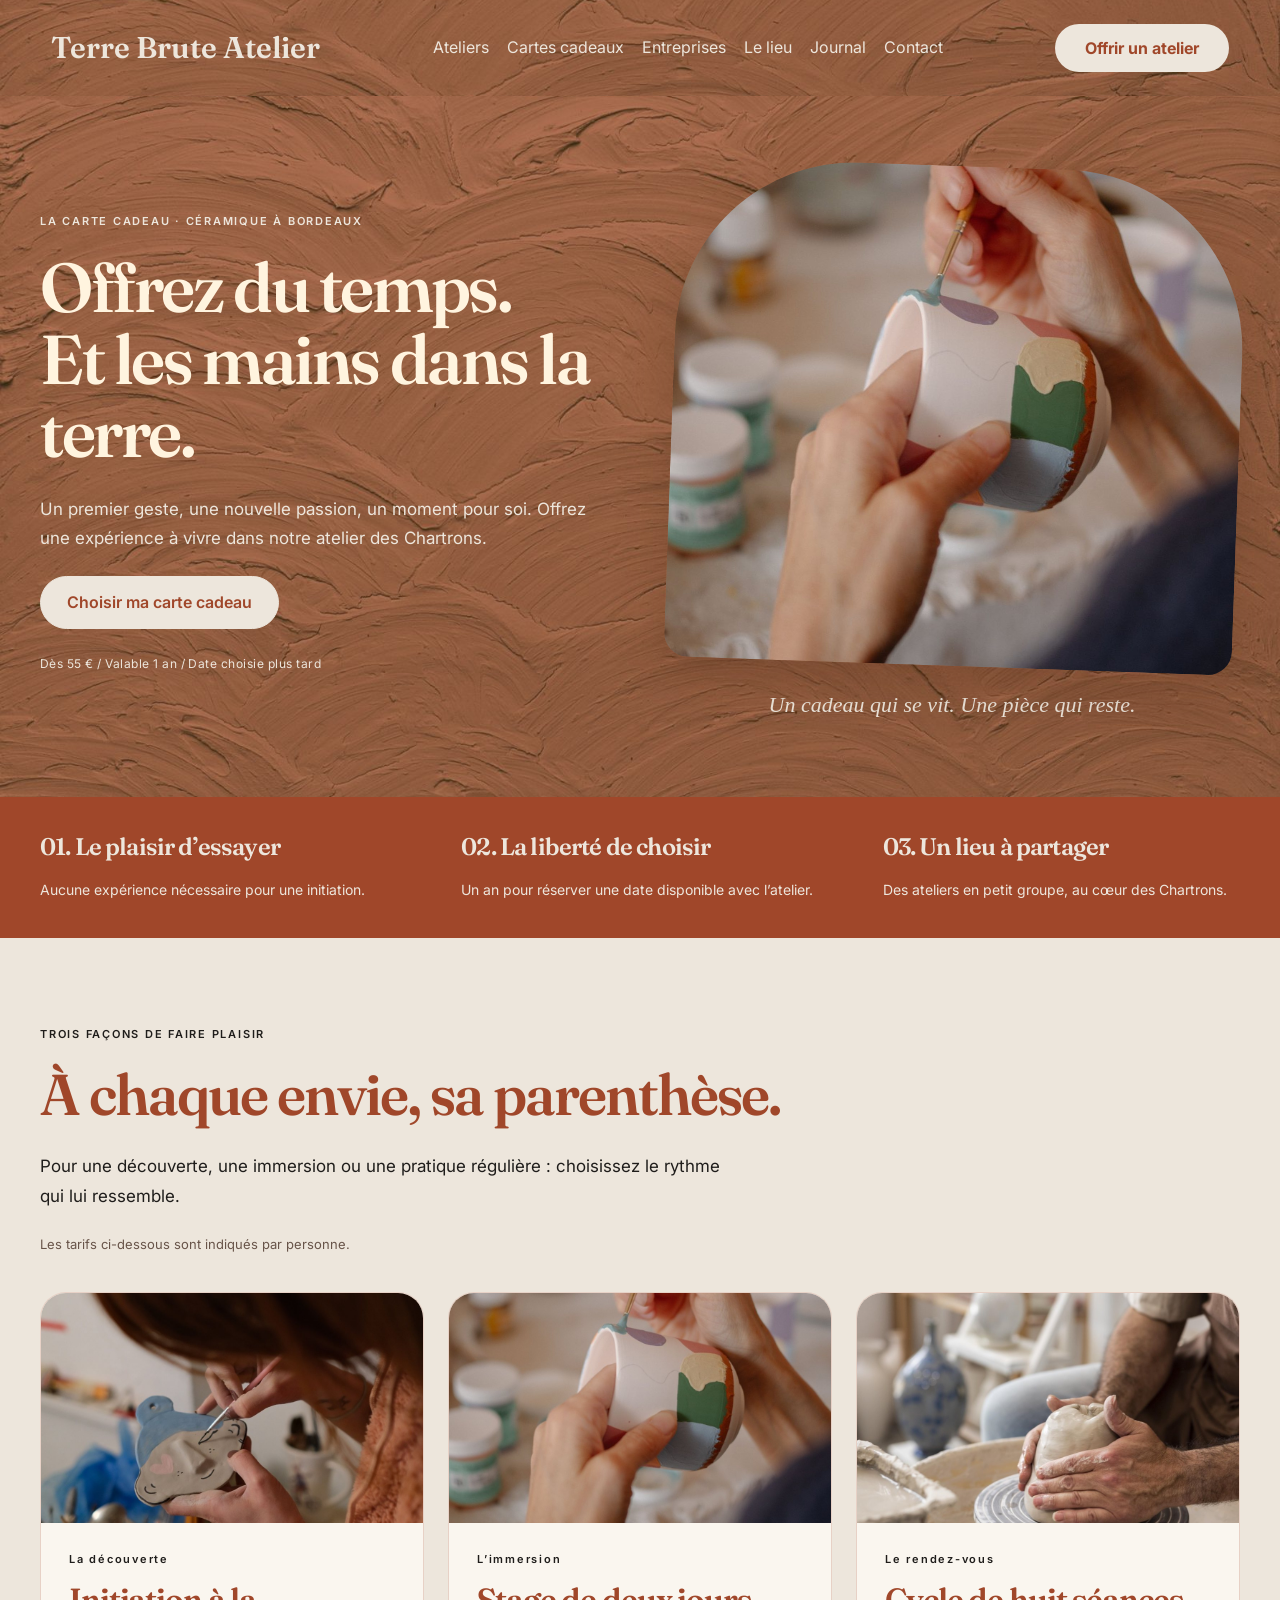
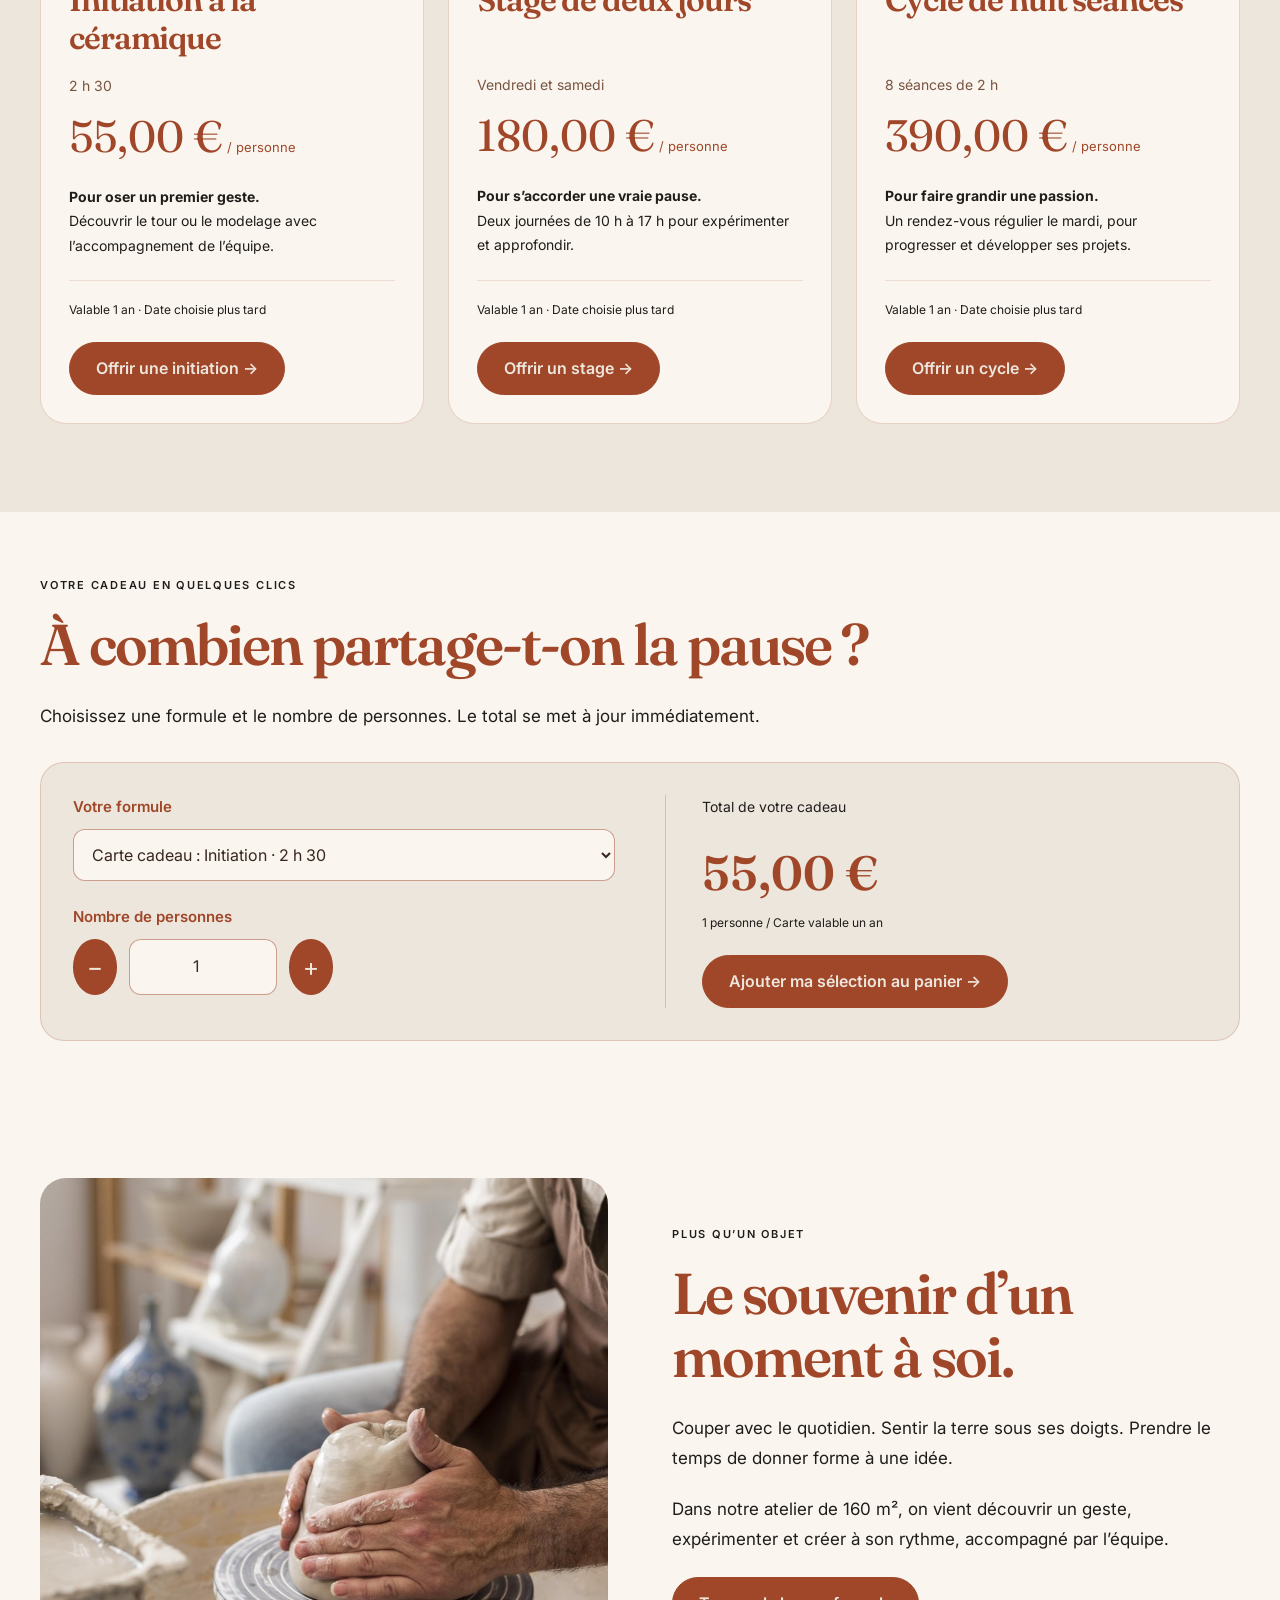
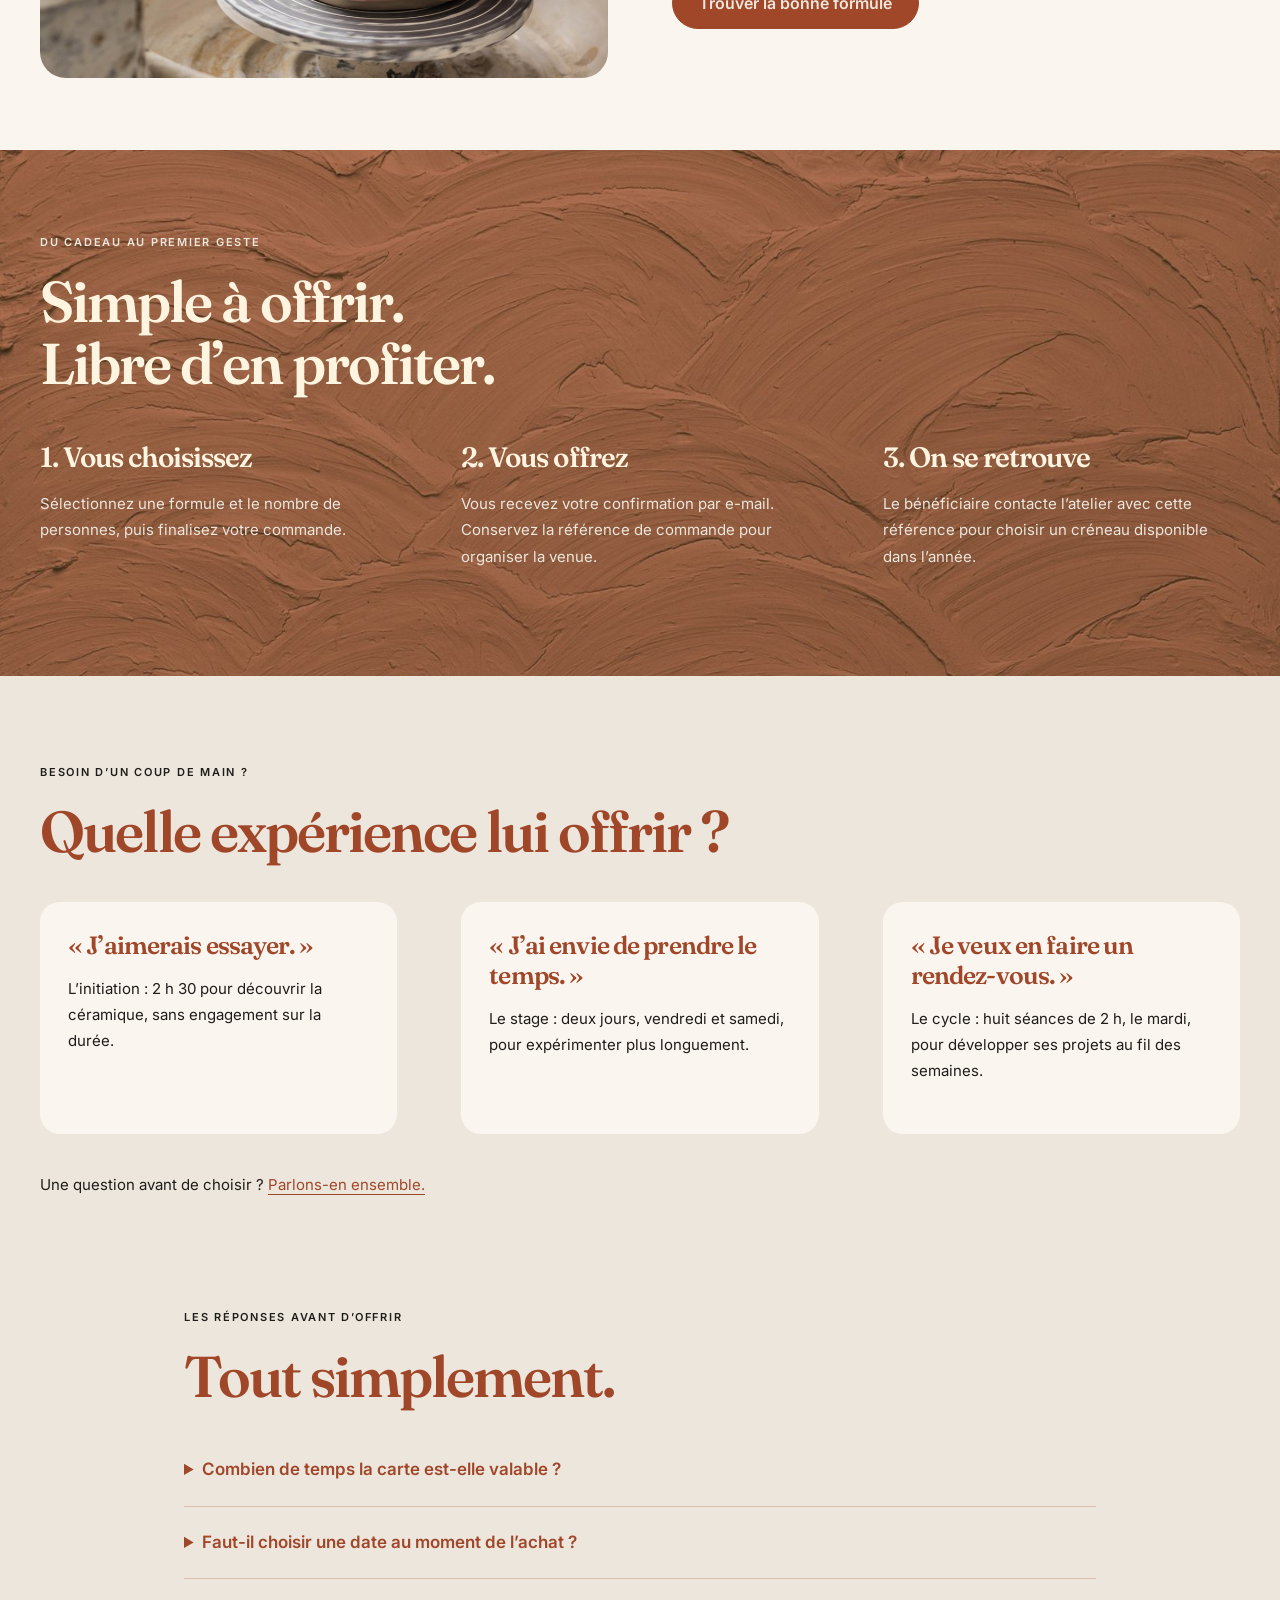
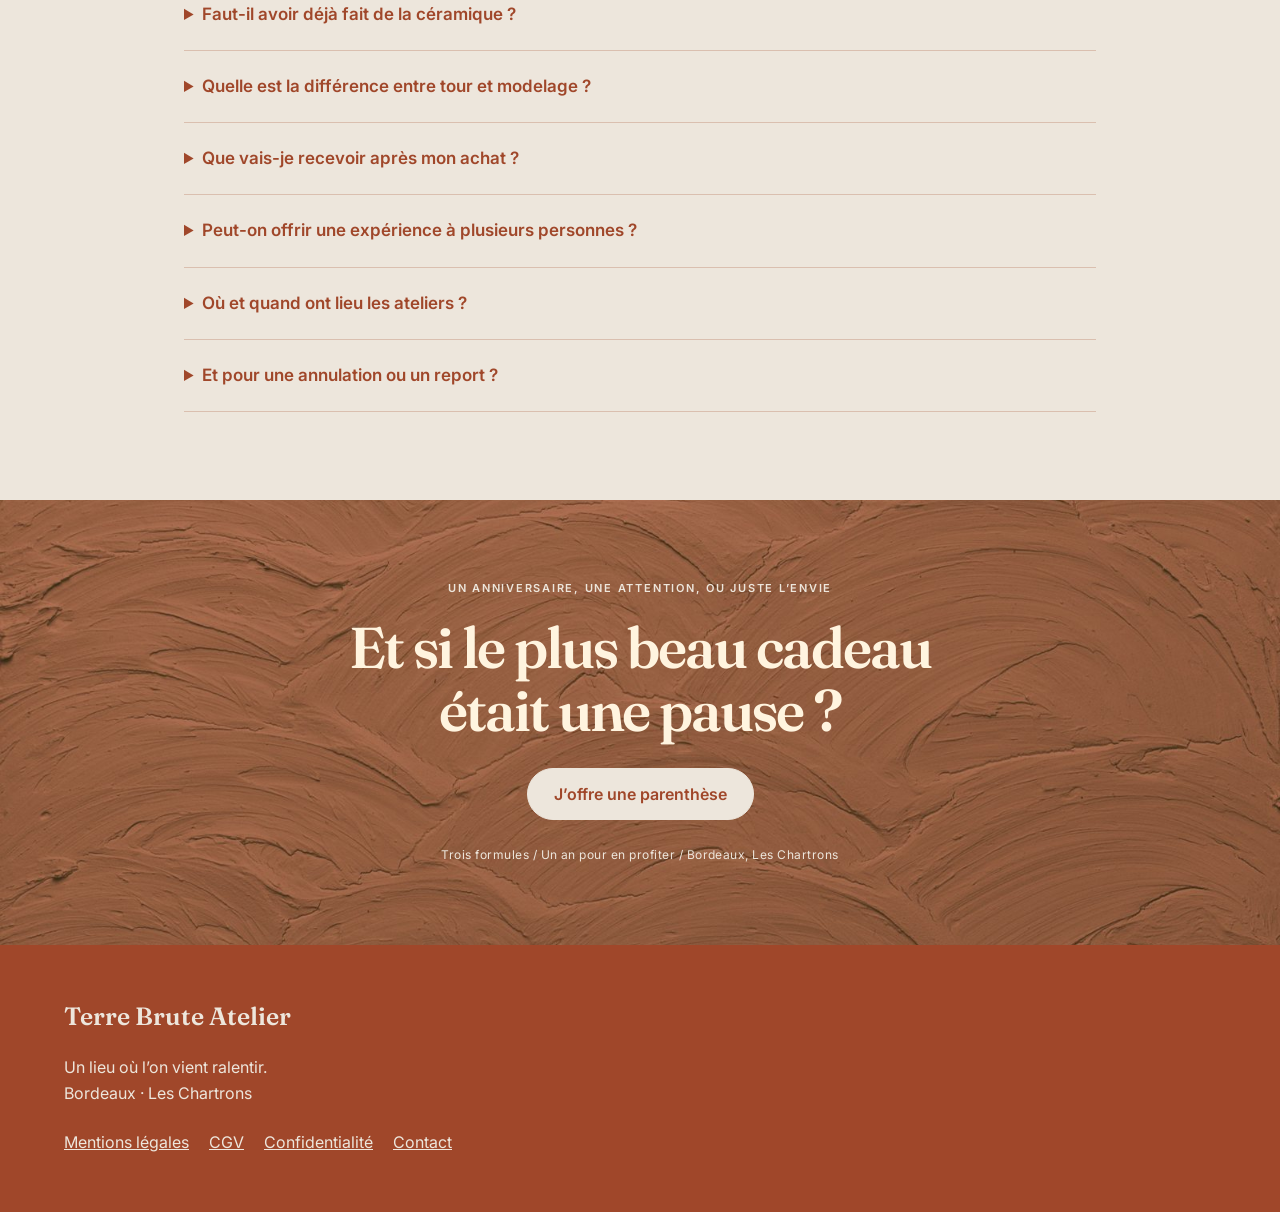
==== cartes-cadeaux.html @ ea163347 "Finaliser la landing cadeaux et regrouper les livrables Ajouter la landing dédiée sans remplacer l’a" ====
<!doctype html><html lang="fr"><head><meta charset="utf-8"><meta name="viewport" content="width=device-width,initial-scale=1"><title>Carte cadeau céramique à Bordeaux | Terre Brute Atelier</title><meta name="description" content="Offrez une pause créative à Bordeaux : initiation, stage ou cycle de céramique. Dès 55 €. Cartes cadeaux valables un an."><link rel="stylesheet" href="cadeaux.css"><script src="cadeaux.js" defer></script></head><body class="tbs-body"><div class="tb tbs-site"><a class="tb-skip" href="#contenu">Aller au contenu</a><header class="tbs-header tb-texture"><a class="tb-brand" href="https://terre-brute-atelier.rf.gd/">Terre Brute Atelier</a><nav aria-label="Navigation principale"><a href="https://terre-brute-atelier.rf.gd/ateliers/">Ateliers</a><a href="https://terre-brute-atelier.rf.gd/cartes-cadeaux/">Cartes cadeaux</a><a href="https://terre-brute-atelier.rf.gd/entreprises-groupes/">Entreprises</a><a href="https://terre-brute-atelier.rf.gd/le-lieu/">Le lieu</a><a href="https://terre-brute-atelier.rf.gd/journal/">Journal</a><a href="https://terre-brute-atelier.rf.gd/contact/">Contact</a></nav><a class="tb-button" href="https://terre-brute-atelier.rf.gd/cartes-cadeaux/">Offrir un atelier</a></header><main id="contenu"><div class="wp-block-group gift-landing is-layout-flow wp-block-group-is-layout-flow"><div class="wp-block-group gift-hero tb-texture is-layout-flow wp-block-group-is-layout-flow"><div class="wp-block-columns is-layout-flex wp-container-core-columns-is-layout-794e3cfa wp-block-columns-is-layout-flex"><div class="wp-block-column is-layout-flow wp-block-column-is-layout-flow"><p class="tbs-eyebrow wp-block-paragraph">LA CARTE CADEAU · CÉRAMIQUE À BORDEAUX</p><h1 class="wp-block-heading">Offrez du temps.<br>Et les mains dans la terre.</h1><p class="wp-block-paragraph">Un premier geste, une nouvelle passion, un moment pour soi. Offrez une expérience à vivre dans notre atelier des Chartrons.</p><div class="wp-block-buttons is-layout-flex wp-block-buttons-is-layout-flex"><div class="wp-block-button"><a class="wp-block-button__link wp-element-button" href="#choisir-cadeau">Choisir ma carte cadeau</a></div></div><p class="gift-micro wp-block-paragraph">Dès 55 € / Valable 1 an / Date choisie plus tard</p></div><div class="wp-block-column is-layout-flow wp-block-column-is-layout-flow"><figure class="wp-block-image size-large"><img width="683" height="1024" src="cadeaux-stage.jpg" class="attachment-large size-large" alt="Une personne décore une tasse en céramique au pinceau" loading="eager"></figure><p class="gift-photo-caption wp-block-paragraph">Un cadeau qui se vit. Une pièce qui reste.</p></div></div></div><div class="wp-block-group gift-benefits is-layout-flow wp-block-group-is-layout-flow"><div class="wp-block-columns is-layout-flex wp-container-core-columns-is-layout-794e3cfa wp-block-columns-is-layout-flex"><div class="wp-block-column is-layout-flow wp-block-column-is-layout-flow"><h3 class="wp-block-heading">01. Le plaisir d’essayer</h3><p class="wp-block-paragraph">Aucune expérience nécessaire pour une initiation.</p></div><div class="wp-block-column is-layout-flow wp-block-column-is-layout-flow"><h3 class="wp-block-heading">02. La liberté de choisir</h3><p class="wp-block-paragraph">Un an pour réserver une date disponible avec l’atelier.</p></div><div class="wp-block-column is-layout-flow wp-block-column-is-layout-flow"><h3 class="wp-block-heading">03. Un lieu à partager</h3><p class="wp-block-paragraph">Des ateliers en petit groupe, au cœur des Chartrons.</p></div></div></div><div id="choisir-cadeau" class="wp-block-group gift-choice is-layout-flow wp-block-group-is-layout-flow"><p class="tbs-eyebrow wp-block-paragraph">TROIS FAÇONS DE FAIRE PLAISIR</p><h2 class="wp-block-heading">À chaque envie, sa parenthèse.</h2><p class="wp-block-paragraph">Pour une découverte, une immersion ou une pratique régulière : choisissez le rythme qui lui ressemble.</p><div class="gift-live-notices"><p class="wp-block-paragraph">Les tarifs ci-dessous sont indiqués par personne.</p></div><div class="gift-offers"><article class="gift-offer gift-offer-1"><a class="gift-offer-photo" href="https://terre-brute-atelier.rf.gd/produit/carte-cadeau-initiation/" tabindex="-1" aria-hidden="true"><img width="683" height="1024" src="cadeaux-initiation.jpg" class="attachment-large size-large" alt="Carte cadeau : Initiation · 2 h 30" loading="lazy"></a><div class="gift-offer-copy"><p class="tbs-eyebrow">La découverte</p><h3>Initiation à la céramique</h3><p class="gift-offer-duration">2 h 30</p><p class="gift-offer-price"><span class="woocommerce-Price-amount amount">55,00&nbsp;<span class="woocommerce-Price-currencySymbol" dir="auto">€</span></span><span> / personne</span></p><p><strong>Pour oser un premier geste.</strong><br>Découvrir le tour ou le modelage avec l’accompagnement de l’équipe.</p><p class="gift-validity">Valable 1 an · Date choisie plus tard</p><a class="button" href="https://terre-brute-atelier.rf.gd/produit/carte-cadeau-initiation/">Offrir une initiation →</a></div></article><article class="gift-offer gift-offer-2"><a class="gift-offer-photo" href="https://terre-brute-atelier.rf.gd/produit/carte-cadeau-stage/" tabindex="-1" aria-hidden="true"><img width="683" height="1024" src="cadeaux-stage.jpg" class="attachment-large size-large" alt="Une personne décore une tasse en céramique au pinceau" loading="lazy"></a><div class="gift-offer-copy"><p class="tbs-eyebrow">L’immersion</p><h3>Stage de deux jours</h3><p class="gift-offer-duration">Vendredi et samedi</p><p class="gift-offer-price"><span class="woocommerce-Price-amount amount">180,00&nbsp;<span class="woocommerce-Price-currencySymbol" dir="auto">€</span></span><span> / personne</span></p><p><strong>Pour s’accorder une vraie pause.</strong><br>Deux journées de 10 h à 17 h pour expérimenter et approfondir.</p><p class="gift-validity">Valable 1 an · Date choisie plus tard</p><a class="button" href="https://terre-brute-atelier.rf.gd/produit/carte-cadeau-stage/">Offrir un stage →</a></div></article><article class="gift-offer gift-offer-3"><a class="gift-offer-photo" href="https://terre-brute-atelier.rf.gd/produit/carte-cadeau-cycle/" tabindex="-1" aria-hidden="true"><img width="683" height="1024" src="cadeaux-cycle.jpg" class="attachment-large size-large" alt="Carte cadeau : Cycle trimestriel · 8 séances" loading="lazy"></a><div class="gift-offer-copy"><p class="tbs-eyebrow">Le rendez-vous</p><h3>Cycle de huit séances</h3><p class="gift-offer-duration">8 séances de 2 h</p><p class="gift-offer-price"><span class="woocommerce-Price-amount amount">390,00&nbsp;<span class="woocommerce-Price-currencySymbol" dir="auto">€</span></span><span> / personne</span></p><p><strong>Pour faire grandir une passion.</strong><br>Un rendez-vous régulier le mardi, pour progresser et développer ses projets.</p><p class="gift-validity">Valable 1 an · Date choisie plus tard</p><a class="button" href="https://terre-brute-atelier.rf.gd/produit/carte-cadeau-cycle/">Offrir un cycle →</a></div></article></div>
</div><div id="simulateur-cadeau" class="wp-block-group gift-simulator is-layout-flow wp-block-group-is-layout-flow"><p class="tbs-eyebrow wp-block-paragraph">VOTRE CADEAU EN QUELQUES CLICS</p><h2 class="wp-block-heading">À combien partage-t-on la pause ?</h2><p class="wp-block-paragraph">Choisissez une formule et le nombre de personnes. Le total se met à jour immédiatement.</p><form class="gift-calculator" data-gift-calculator="" data-cart-url="https://terre-brute-atelier.rf.gd/panier/"><div><label for="gift-product">Votre formule</label><select id="gift-product" name="gift_product" required=""><option value="50" data-price="55">Carte cadeau : Initiation · 2 h 30</option><option value="51" data-price="180">Carte cadeau : Stage week-end</option><option value="52" data-price="390">Carte cadeau : Cycle trimestriel · 8 séances</option></select><label for="gift-quantity">Nombre de personnes</label><div class="gift-quantity"><button type="button" data-gift-step="-1" aria-label="Une personne de moins">−</button><input id="gift-quantity" name="gift_quantity" type="number" min="1" max="8" step="1" value="1" required="" inputmode="numeric"><button type="button" data-gift-step="1" aria-label="Une personne de plus">+</button></div></div><div class="gift-calculator-result"><p>Total de votre cadeau</p><output data-gift-total="" aria-live="polite" aria-atomic="true">55,00&nbsp;€</output><p data-gift-feedback="">1 personne / Carte valable un an</p><button class="button" type="submit">Ajouter ma sélection au panier →</button><noscript><p>Le calculateur nécessite JavaScript. Choisissez directement une des trois cartes cadeaux ci-dessus pour poursuivre.</p></noscript></div></form>
</div><div class="wp-block-group gift-story is-layout-flow wp-block-group-is-layout-flow"><div class="wp-block-columns is-layout-flex wp-container-core-columns-is-layout-794e3cfa wp-block-columns-is-layout-flex"><div class="wp-block-column is-layout-flow wp-block-column-is-layout-flow"><figure class="wp-block-image size-large"><img width="683" height="1024" src="cadeaux-cycle.jpg" class="attachment-large size-large" alt="" loading="lazy"></figure></div><div class="wp-block-column is-layout-flow wp-block-column-is-layout-flow"><p class="tbs-eyebrow wp-block-paragraph">PLUS QU’UN OBJET</p><h2 class="wp-block-heading">Le souvenir d’un moment à soi.</h2><p class="wp-block-paragraph">Couper avec le quotidien. Sentir la terre sous ses doigts. Prendre le temps de donner forme à une idée.</p><p class="wp-block-paragraph">Dans notre atelier de 160 m², on vient découvrir un geste, expérimenter et créer à son rythme, accompagné par l’équipe.</p><div class="wp-block-buttons is-layout-flex wp-block-buttons-is-layout-flex"><div class="wp-block-button"><a class="wp-block-button__link wp-element-button" href="#choisir-cadeau">Trouver la bonne formule</a></div></div></div></div></div><div class="wp-block-group gift-how tb-texture is-layout-flow wp-block-group-is-layout-flow"><p class="tbs-eyebrow wp-block-paragraph">DU CADEAU AU PREMIER GESTE</p><h2 class="wp-block-heading">Simple à offrir.<br>Libre d’en profiter.</h2><div class="wp-block-columns is-layout-flex wp-container-core-columns-is-layout-794e3cfa wp-block-columns-is-layout-flex"><div class="wp-block-column is-layout-flow wp-block-column-is-layout-flow"><h3 class="wp-block-heading">1. Vous choisissez</h3><p class="wp-block-paragraph">Sélectionnez une formule et le nombre de personnes, puis finalisez votre commande.</p></div><div class="wp-block-column is-layout-flow wp-block-column-is-layout-flow"><h3 class="wp-block-heading">2. Vous offrez</h3><p class="wp-block-paragraph">Vous recevez votre confirmation par e-mail. Conservez la référence de commande pour organiser la venue.</p></div><div class="wp-block-column is-layout-flow wp-block-column-is-layout-flow"><h3 class="wp-block-heading">3. On se retrouve</h3><p class="wp-block-paragraph">Le bénéficiaire contacte l’atelier avec cette référence pour choisir un créneau disponible dans l’année.</p></div></div></div><div class="wp-block-group gift-compare is-layout-flow wp-block-group-is-layout-flow"><p class="tbs-eyebrow wp-block-paragraph">BESOIN D’UN COUP DE MAIN ?</p><h2 class="wp-block-heading">Quelle expérience lui offrir ?</h2><div class="wp-block-columns is-layout-flex wp-container-core-columns-is-layout-794e3cfa wp-block-columns-is-layout-flex"><div class="wp-block-column is-layout-flow wp-block-column-is-layout-flow"><h3 class="wp-block-heading">« J’aimerais essayer. »</h3><p class="wp-block-paragraph">L’initiation : 2 h 30 pour découvrir la céramique, sans engagement sur la durée.</p></div><div class="wp-block-column is-layout-flow wp-block-column-is-layout-flow"><h3 class="wp-block-heading">« J’ai envie de prendre le temps. »</h3><p class="wp-block-paragraph">Le stage : deux jours, vendredi et samedi, pour expérimenter plus longuement.</p></div><div class="wp-block-column is-layout-flow wp-block-column-is-layout-flow"><h3 class="wp-block-heading">« Je veux en faire un rendez-vous. »</h3><p class="wp-block-paragraph">Le cycle : huit séances de 2 h, le mardi, pour développer ses projets au fil des semaines.</p></div></div><p class="wp-block-paragraph">Une question avant de choisir ? <a href="https://terre-brute-atelier.rf.gd/contact/">Parlons-en ensemble.</a></p></div><div class="wp-block-group gift-faq is-layout-flow wp-block-group-is-layout-flow"><p class="tbs-eyebrow wp-block-paragraph">LES RÉPONSES AVANT D’OFFRIR</p><h2 class="wp-block-heading">Tout simplement.</h2><details class="wp-block-details is-layout-flow wp-block-details-is-layout-flow"><summary aria-expanded="false">Combien de temps la carte est-elle valable ?</summary><p class="wp-block-paragraph">La carte cadeau est valable un an à compter de l’achat. La date de validité figure dans les informations de la commande après paiement.</p></details><details class="wp-block-details is-layout-flow wp-block-details-is-layout-flow"><summary aria-expanded="false">Faut-il choisir une date au moment de l’achat ?</summary><p class="wp-block-paragraph">Non. Vous choisissez la formule. Le bénéficiaire contacte ensuite l’atelier avec la référence de commande pour fixer sa venue, selon les disponibilités et pendant la période de validité.</p></details><details class="wp-block-details is-layout-flow wp-block-details-is-layout-flow"><summary aria-expanded="false">Faut-il avoir déjà fait de la céramique ?</summary><p class="wp-block-paragraph">Les initiations sont conçues pour débuter. Les stages et les cycles permettent de prendre davantage de temps et d’approfondir sa pratique, avec l’accompagnement de l’équipe.</p></details><details class="wp-block-details is-layout-flow wp-block-details-is-layout-flow"><summary aria-expanded="false">Quelle est la différence entre tour et modelage ?</summary><p class="wp-block-paragraph">Au tour de potier, la terre tourne sur une machine et se façonne avec les mains. En modelage, on construit sa pièce à la main, sans tour. Contactez l’atelier pour choisir l’initiation adaptée au bénéficiaire.</p></details><details class="wp-block-details is-layout-flow wp-block-details-is-layout-flow"><summary aria-expanded="false">Que vais-je recevoir après mon achat ?</summary><p class="wp-block-paragraph">Un e-mail de confirmation récapitule la formule choisie et la référence de commande. Gardez cette référence : elle servira pour organiser la réservation avec l’atelier.</p></details><details class="wp-block-details is-layout-flow wp-block-details-is-layout-flow"><summary aria-expanded="false">Peut-on offrir une expérience à plusieurs personnes ?</summary><p class="wp-block-paragraph">Oui. Ajustez la quantité pour offrir une place par personne. Pour venir ensemble, contactez l’atelier afin de trouver un même créneau avec suffisamment de places. Pour un groupe, utilisez la page Entreprises et groupes.</p></details><details class="wp-block-details is-layout-flow wp-block-details-is-layout-flow"><summary aria-expanded="false">Où et quand ont lieu les ateliers ?</summary><p class="wp-block-paragraph">Dans le quartier des Chartrons, à Bordeaux. L’atelier est ouvert du mardi au samedi, de 10 h à 19 h. Les stages se déroulent vendredi et samedi. Le choix d’une date reste soumis aux créneaux disponibles.</p></details><details class="wp-block-details is-layout-flow wp-block-details-is-layout-flow"><summary aria-expanded="false">Et pour une annulation ou un report ?</summary><p class="wp-block-paragraph">Contactez l’équipe avant votre rendez-vous et consultez les conditions générales de vente. Un changement de date dépend des conditions de réservation et des places disponibles.</p></details></div><div class="wp-block-group gift-final tb-texture is-layout-flow wp-block-group-is-layout-flow"><p class="tbs-eyebrow wp-block-paragraph">UN ANNIVERSAIRE, UNE ATTENTION, OU JUSTE L’ENVIE</p><h2 class="wp-block-heading">Et si le plus beau cadeau<br>était une pause ?</h2><div class="wp-block-buttons is-layout-flex wp-block-buttons-is-layout-flex"><div class="wp-block-button"><a class="wp-block-button__link wp-element-button" href="#choisir-cadeau">J’offre une parenthèse</a></div></div><p class="gift-micro wp-block-paragraph">Trois formules / Un an pour en profiter / Bordeaux, Les Chartrons</p></div></div></main><footer class="tbs-footer"><a class="tb-brand" href="https://terre-brute-atelier.rf.gd/">Terre Brute Atelier</a><p>Un lieu où l’on vient ralentir.<br>Bordeaux · Les Chartrons</p><nav aria-label="Informations légales"><a href="https://terre-brute-atelier.rf.gd/mentions-legales/">Mentions légales</a><a href="https://terre-brute-atelier.rf.gd/cgv/">CGV</a><a href="https://terre-brute-atelier.rf.gd/confidentialite/">Confidentialité</a><a href="https://terre-brute-atelier.rf.gd/contact/">Contact</a></nav></footer></div></body></html>
---- cadeaux.css ----
@import url('https://fonts.googleapis.com/css2?family=Fraunces:wght@600&family=Inter:wght@400;600;700&display=swap');
:root{--tb-clay:#A0472A;--tb-sand:#EDE6DC;--tb-ink:#1F1D1B;--tb-paper:#FAF7F2}
html{scroll-behavior:smooth;scroll-padding-top:24px}.tb{color:var(--tb-sand);background:var(--tb-clay);font-family:Inter,Arial,sans-serif;font-size:16px;line-height:1.6;overflow-x:clip}.tb *{box-sizing:border-box}.tb [hidden]{display:none!important}.tb h1,.tb h2,.tb h3,.tb p,.tb figure{margin:0}.tb h1,.tb h2,.tb h3,.tb-brand,.tb-step-number{font-family:Fraunces,Georgia,serif;font-weight:600}.tb h1,.tb h2{line-height:1.08}.tb h2{font-size:clamp(2rem,4.3vw,4rem)}.tb a{color:inherit}.tb a,.tb button{-webkit-tap-highlight-color:transparent}.tb img{display:block;max-width:100%}.tb button,.tb input,.tb select{font:inherit}.tb button,.tb select{cursor:pointer}.tb :focus-visible{outline:3px solid currentColor;outline-offset:5px}.tb-skip{position:absolute;top:8px;left:8px;z-index:10;background:var(--tb-sand);color:var(--tb-clay)!important;padding:12px;transform:translateY(-180%)}.tb-skip:focus{transform:none}.tb-wrap{padding:64px 24px}.tb-texture{background-image:url('cadeaux-texture.jpg');background-size:cover;background-position:center}.tb-header{background:var(--tb-clay)}.tb-nav{min-height:88px;display:flex;align-items:center;justify-content:space-between;padding:20px 16px;gap:16px}.tb-brand{text-decoration:none;font-size:25px;line-height:1.2}.tb-nav-links,.tb-nav-cta{display:none!important}.tb-menu{background:transparent;border:1px solid var(--tb-sand);border-radius:30px;color:inherit;min-height:44px;padding:8px 14px}.tb-mobile-nav{padding:0 24px 24px;display:grid;gap:12px}.tb-mobile-nav a{padding:8px 0}.tb-button{display:inline-flex;align-items:center;justify-content:center;gap:8px;min-height:48px;max-width:100%;padding:12px 30px;border-radius:999px;border:0;background:var(--tb-sand);color:var(--tb-clay)!important;text-decoration:none;font-weight:700;text-align:center;font-family:Inter,Arial,sans-serif;font-size:16px;line-height:1.4;transition:transform .2s,box-shadow .2s}.tb-button:hover{transform:translateY(-2px);box-shadow:0 7px 18px #1f1d1b22}.tb-button-clay{background:var(--tb-clay);color:var(--tb-sand)!important}.tb-hero{text-align:center;min-height:620px;padding:110px 22px 80px;display:flex;flex-direction:column;align-items:center;justify-content:center;gap:46px}.tb-hero h1{font-size:clamp(36px,7.2vw,100px);letter-spacing:-.035em}.tb-hero-copy{max-width:880px;font-family:Fraunces,Georgia,serif;font-size:20px;line-height:1.6}.tb-hero-detail{font-size:16px;max-width:320px}.tb-trust{background:var(--tb-sand);color:var(--tb-ink);display:flex;flex-wrap:wrap;justify-content:center;gap:10px 32px;padding:18px 24px;text-align:center}.tb-trust p{font-size:16px}.tb-offers{padding:72px 0 88px}.tb-section-intro{text-align:center;padding:0 24px}.tb-section-intro p{margin-top:28px}.tb-swipe-hint{padding:20px 24px 0;font-size:16px}.tb-offer-track{display:grid;grid-auto-flow:column;grid-auto-columns:min(76vw,340px);gap:24px;overflow-x:auto;scroll-snap-type:x mandatory;padding:40px 24px 20px;scroll-padding:24px;overscroll-behavior-inline:contain}.tb-offer{position:relative;min-width:0;aspect-ratio:400/597;scroll-snap-align:start;border-radius:24px;overflow:hidden;background:var(--tb-ink)}.tb-offer img{width:100%;height:100%;object-fit:cover;transition:transform .4s}.tb-offer:hover img{transform:scale(1.035)}.tb-offer-label{position:absolute;bottom:24px;left:16px;right:16px;text-align:center;background:var(--tb-sand);color:var(--tb-clay);padding:14px 10px;border-radius:22px}.tb-offer h3{font-size:23px}.tb-offer-label p{font-size:16px;margin:5px 0 12px;color:var(--tb-ink)}.tb-offer .tb-button{padding:8px 16px;min-height:44px;background:var(--tb-clay);color:var(--tb-sand)!important;width:100%}.tb-concept h2{margin-bottom:48px}.tb-steps{list-style:none;display:grid;gap:40px;padding:0;margin:0}.tb-step-number{font-size:32px}.tb-steps h3{font-size:25px;margin:6px 0 14px}.tb-steps p{max-width:380px}.tb-gift-invitation{padding:48px 16px}.tb-gift-panel{max-width:1260px;margin:auto;background:var(--tb-sand);color:var(--tb-clay);border-radius:30px;text-align:center;padding:64px 20px}.tb-gift-panel .tb-button{margin:32px 0 22px}.tb-configurator{display:grid;gap:40px;background:var(--tb-ink)}.tb-configurator h2{margin:16px 0 24px}.tb-eyebrow{text-transform:uppercase;letter-spacing:.08em;font-size:16px}.tb-gift-form{border-radius:24px;padding:24px;background:var(--tb-sand);color:var(--tb-ink);display:grid;gap:16px}.tb-gift-form label{font-weight:600}.tb-gift-form select,.tb-quantity input{width:100%;border:1px solid #74665a;border-radius:10px;background:var(--tb-paper);color:var(--tb-ink);padding:12px;min-height:48px}.tb-quantity{display:grid;grid-template-columns:48px 1fr 48px;gap:10px}.tb-quantity button{border:0;border-radius:50%;background:var(--tb-clay);color:var(--tb-sand);font-size:25px;line-height:1}.tb-quantity input{text-align:center}.tb-total{padding-top:16px;border-top:1px solid #a0472a55;display:grid;gap:8px}.tb-total output{font-family:Fraunces,Georgia,serif;font-size:52px;line-height:1.2;color:var(--tb-clay)}.tb-status{font-size:16px;padding:14px;border:1px solid var(--tb-clay);border-radius:12px}.tb-community-image{width:100%;aspect-ratio:1248/360;object-fit:cover;border-radius:24px}.tb-community h2{margin:28px 0 44px}.tb-stars{font-size:36px;letter-spacing:.08em}.tb-rating{font-size:21px;margin:14px 0 20px!important}.tb-location{padding-top:64px;text-align:center}.tb-location h2{margin-bottom:48px}.tb-location figure img{width:100%;height:auto}.tb-location figcaption{padding:12px 24px;background:var(--tb-sand);color:var(--tb-ink);font-size:16px}.tb-faq{background:var(--tb-sand);color:var(--tb-clay);padding:64px 24px}.tb-faq-inner{max-width:920px;margin:auto}.tb-faq h2{text-align:center;margin-bottom:44px}.tb-faq-item+.tb-faq-item{margin-top:20px}.tb-faq h3{font:inherit}.tb-faq button{width:100%;display:flex;align-items:center;justify-content:space-between;gap:16px;border:0;border-radius:24px;padding:18px 20px;background:var(--tb-clay);color:var(--tb-sand);font-weight:600;text-align:left;min-height:56px}.tb-faq button span{font-size:26px;transition:transform .2s}.tb-faq button[aria-expanded=true] span{transform:rotate(45deg)}.tb-faq-item>div{color:var(--tb-ink);padding:20px}.tb-footer{display:grid;gap:24px}.tb-footer nav{display:flex;gap:16px;flex-wrap:wrap}.tb-copyright{font-size:16px;border-top:1px solid #ede6dc66;padding-top:24px}
@media(min-width:768px){.tb-wrap{padding:80px 64px}.tb-hero{padding-top:140px;min-height:780px;gap:56px}.tb-hero-copy{font-size:25px}.tb-hero-detail{max-width:none}.tb-steps{grid-template-columns:repeat(3,1fr);gap:32px}.tb-configurator{grid-template-columns:1fr 1fr;align-items:center;gap:64px}.tb-gift-form{padding:32px}.tb-gift-invitation{padding:64px}.tb-faq{padding:80px 64px}.tb-offer-track{grid-auto-flow:initial;grid-template-columns:repeat(3,1fr);gap:32px;padding:64px;overflow:visible}.tb-offer:nth-child(2){transform:translateY(-40px)}.tb-swipe-hint{display:none}.tb-offer-label{left:16px;right:16px}.tb-offer h3{font-size:22px}}
@media(min-width:1100px){.tb-wrap{padding:80px max(6.66vw,calc((100vw - 1248px)/2))}.tb-header{background-image:url('cadeaux-texture.jpg');background-size:cover}.tb-nav{padding:40px 56px;display:grid;grid-template-columns:1fr auto 1fr}.tb-nav-links{display:flex!important;gap:40px;font-family:Fraunces,Georgia,serif;font-size:25px}.tb-nav-links a{text-decoration:none}.tb-nav .tb-brand{font-size:38px;text-align:center}.tb-nav-cta{display:inline-flex!important;justify-self:end}.tb-menu{display:none}.tb-hero{min-height:850px;padding-top:100px;padding-bottom:100px}.tb-hero-copy{margin-top:24px}.tb-offers{padding:90px 0 110px}.tb-offers h2{font-size:96px}.tb-offer-track{max-width:1440px;margin:60px auto 0;padding:64px;gap:54px}.tb-offer-label{bottom:38px}.tb-offer h3{font-size:25px}.tb-gift-panel{padding:110px 32px}.tb-community h2{font-size:58px}.tb-location h2{font-size:80px;margin-bottom:90px}.tb-faq h2{font-size:44px}}
@media(prefers-reduced-motion:reduce){html{scroll-behavior:auto}.tb *{transition:none!important;animation:none!important}}


.tb-social{padding:72px 24px;text-align:center}.tb-social h2{max-width:700px;margin:0 auto 24px}.tb-social p{max-width:680px;margin:0 auto 24px}.tb-social-placeholder{max-width:1050px;min-height:150px;margin:32px auto 0;padding:32px;border:1px dashed currentColor;border-radius:20px;display:grid;place-items:center;background:#ede6dc18}.tb-social-placeholder p{margin:0}.tb-editable .tb-social-placeholder{margin:32px auto 0}

/* Dernières évolutions de la version WordPress. */
.tb-review-notice{text-align:center;margin:32px 0 24px!important}.tb-review-grid{display:grid;gap:24px;margin-top:24px}.tb-review{padding:28px 24px;background:#ede6dc;color:#1f1d1b;border-radius:24px}.tb-review h3{font:600 22px/1.5 Inter,Arial,sans-serif;color:#a0472a;margin:14px 0}.tb-review p{font-size:16px;line-height:1.65}.tb-location{padding:64px clamp(20px,5vw,80px);text-align:center}.tb-location .tb-location-copy{font-size:18px;line-height:1.7;margin:-24px auto 36px;max-width:1200px}.tb-location iframe{display:block;border:0;width:100%;max-width:1248px;height:380px;margin:auto;border-radius:24px}.tb-map-caption{margin:20px 0!important}.tb-instagram-handle{font:600 34px/1.3 Fraunces,Georgia,serif;margin:24px 0 32px!important}.tb-instagram-image{width:100%;height:auto;border-radius:20px}.tb-configurator h2,.tb-configurator>div>p,.tb-concept h2,.tb-step{text-align:center}.tb-step p{margin-left:auto;margin-right:auto}
@media(min-width:768px){.tb-review-grid{grid-template-columns:repeat(3,minmax(0,1fr))}}

body.tbs-body{margin:0;background:#ede6dc}.tbs-site{--tb-clay:#a0472a;--tb-sand:#ede6dc;--tb-ink:#1f1d1b;background:#ede6dc;color:#1f1d1b}.tbs-site .tb-texture{background-image:url('cadeaux-texture.jpg');background-size:cover;color:#ede6dc}.tbs-header{display:flex;flex-wrap:wrap;align-items:center;justify-content:space-between;gap:24px;padding:24px clamp(20px,4vw,64px)}.tbs-header .tb-brand{font-size:30px;white-space:nowrap}.tbs-header nav{display:flex;gap:18px;flex-wrap:wrap}.tbs-header nav a{font-size:16px;text-decoration:none}.tbs-header nav a:hover,.tbs-header nav a[aria-current]{text-decoration:underline;text-underline-offset:6px}.tbs-hero{text-align:center;padding:80px 24px 90px}.tbs-hero h1{font-size:clamp(42px,7vw,88px);max-width:1100px;margin:20px auto!important;letter-spacing:-.035em}.tbs-eyebrow{font-size:13px;letter-spacing:.08em}.tbs-content{max-width:1200px;margin:auto;padding:64px 24px 80px}.tbs-content>p{font-size:18px;line-height:1.8;margin:0 0 24px}.tbs-content>h2{font-size:clamp(30px,4vw,48px);color:#a0472a;margin:48px 0 24px}.tbs-content a{color:#a0472a}.tbs-content .tb-button-clay{color:#ede6dc!important}.tbs-cover{width:100%;max-height:480px;object-fit:cover;border-radius:24px;margin:0 0 40px}.tbs-filters{display:flex;gap:20px;align-items:end;flex-wrap:wrap;margin-bottom:36px}.tbs-filters label{display:block;font-weight:bold;margin:0 0 8px}.tbs-filters select{padding:12px;background:#fff;border:1px solid #a0472a60;border-radius:12px;min-width:180px}.tbs-cards{display:grid;grid-template-columns:repeat(auto-fit,minmax(min(100%,300px),1fr));gap:28px}.tbs-card{background:#faf6ef;border:1px solid #a0472a25;border-radius:24px;overflow:hidden;display:flex;flex-direction:column}.tbs-card>img{width:100%;height:280px;object-fit:cover}.tbs-card>div{padding:28px;flex:1;display:flex;flex-direction:column;gap:18px}.tbs-card h2{font-size:30px;line-height:1.2;color:#a0472a}.tbs-card h2 a{text-decoration:none}.tbs-card .tb-button{margin-top:auto}.tbs-slots{margin-top:54px}.tbs-slots>h2{font-size:40px;color:#a0472a;margin-bottom:18px}.tbs-slots>p{margin-bottom:24px}.tbs-slots article{display:flex;align-items:center;justify-content:space-between;gap:20px;background:#faf6ef;border-radius:20px;padding:24px;margin:18px 0}.tbs-slots h3{font-size:25px}.tbs-form{max-width:760px;margin:32px auto;display:grid;gap:22px;background:#faf6ef;padding:clamp(22px,4vw,40px);border-radius:24px}.tbs-form label{display:grid;gap:8px;font-weight:600}.tbs-form input,.tbs-form select,.tbs-form textarea{width:100%;padding:14px;border-radius:10px;border:1px solid #79675e;background:#fff;color:#1f1d1b;box-sizing:border-box;font:400 16px/1.5 Inter,Arial,sans-serif}.tbs-form .tbs-consent{display:block;font-weight:400}.tbs-consent input{width:auto;margin-right:8px}.tbs-hp{position:absolute;left:-10000px}.tbs-notice{padding:20px;border-left:4px solid #a0472a;background:#fff}.tbs-footer{background:#a0472a;color:#ede6dc;padding:56px clamp(24px,5vw,80px);display:grid;gap:24px}.tbs-footer nav{display:flex;gap:20px;flex-wrap:wrap}.tbs-demo{font-size:14px;opacity:.85;border-top:1px solid #ede6dc50;padding-top:20px!important}.tbs-map iframe{width:100%;border-radius:24px}.tbs-site .woocommerce{font-size:16px}.tbs-site .woocommerce ul.products li.product{background:#faf6ef;padding:20px;border-radius:20px;box-sizing:border-box}.tbs-site .woocommerce .woocommerce-loop-product__title{font:600 28px/1.2 Fraunces,Georgia,serif!important}.tbs-site .woocommerce a.button,.tbs-site .woocommerce button.button,.tbs-site .woocommerce input.button{background:#a0472a!important;color:#ede6dc!important;border-radius:99px!important;padding:14px 24px!important}.tbs-site .woocommerce img{border-radius:20px}.tbs-commerce{padding-top:64px}.tbs-site .woocommerce div.product .product_title{font:600 44px/1.15 Fraunces,Georgia,serif;color:#a0472a}.tbs-site .woocommerce div.product p.price{color:#a0472a}.tbs-site .woocommerce form .form-row input.input-text{padding:12px;border:1px solid #79675e;border-radius:8px}.tbs-site .woocommerce .quantity .qty{padding:12px;width:80px}.tbs-content .woocommerce-notices-wrapper{margin-bottom:20px}@media(max-width:760px){.tbs-header{justify-content:center}.tbs-header nav{justify-content:center;gap:14px}.tbs-header>.tb-button{display:none}.tbs-slots article{align-items:start;flex-direction:column}.tbs-hero{padding:50px 20px}.tbs-content{padding:36px 20px 56px}}

.tbs-product{display:grid;grid-template-columns:1fr 1fr;gap:48px;align-items:start}.tbs-product-image{width:100%;height:560px;object-fit:cover;border-radius:24px}.tbs-product h1{font-size:42px!important;color:#a0472a}.tbs-product .price{font-size:26px;color:#a0472a;margin:20px 0}.tbs-product form.cart{display:flex;gap:16px;align-items:center;margin-top:28px}.tbs-product button{background:#a0472a;color:#ede6dc;border:0;border-radius:99px;padding:16px 24px;font-weight:700;cursor:pointer}.tbs-product input.qty{width:80px;padding:12px;font-size:18px}.tbs-product-description{margin-top:36px;line-height:1.8}@media(max-width:760px){.tbs-product{grid-template-columns:1fr;gap:24px}.tbs-product-image{height:340px}.tbs-product h1{font-size:34px!important}}
/* Boutons de boutique, dans la palette de la landing. */
body .tbs-site :is(a.button,button.button,input.button,.single_add_to_cart_button,.wc-block-components-button,.wp-element-button),body .tbs-site .woocommerce :is(a.button,button.button,input.button){background:#a0472a!important;background-image:none!important;color:#ede6dc!important;border:1px solid #a0472a!important;border-radius:999px!important;padding:14px 26px!important;font:600 16px/1.4 Inter,Arial,sans-serif!important;text-decoration:none!important;box-shadow:none!important;transition:background .2s,transform .2s}
body .tbs-site :is(a.button,button.button,.single_add_to_cart_button,.wc-block-components-button,.wp-element-button):hover{background:#873b23!important;color:#fff8ef!important;transform:translateY(-2px)}
body .tbs-site :is(a.button,button.button,.single_add_to_cart_button,.wc-block-components-button,.wp-element-button):focus-visible{outline:3px solid #8fa89b;outline-offset:4px}
.tbs-cart-link{position:fixed!important;right:28px;bottom:28px;z-index:9000;display:flex!important;align-items:center;justify-content:center;width:60px;height:60px;box-sizing:border-box;border-radius:50%;background:#ede6dc!important;color:#a0472a!important;border:1px solid #a0472a55;box-shadow:0 5px 24px #1f1d1b25;text-decoration:none!important;transition:transform .2s,box-shadow .2s}
.tbs-cart-link:hover{transform:translateY(-3px);box-shadow:0 8px 28px #1f1d1b35}.tbs-cart-link:focus-visible{outline:3px solid #8fa89b;outline-offset:4px}.tbs-cart-link svg{width:26px;height:26px;display:block}.tbs-cart-count{position:absolute;top:-4px;right:-4px;min-width:24px;height:24px;padding:0 5px;box-sizing:border-box;border-radius:999px;background:#a0472a;color:#ede6dc;text-align:center;font:600 12px/24px Inter,Arial,sans-serif}
.tbs-gift-grid{display:grid;grid-template-columns:repeat(3,minmax(0,1fr));gap:28px}.tbs-gift-card{background:#faf6ef;border:1px solid #a0472a25;border-radius:24px;padding:24px;display:flex;flex-direction:column;gap:18px}.tbs-gift-card img{width:100%;height:270px;object-fit:cover;border-radius:18px}.tbs-gift-card h2{font:600 30px/1.2 Fraunces,Georgia,serif;color:#a0472a}.tbs-gift-card a{text-decoration:none}.tbs-gift-card .button{align-self:flex-start;margin-top:auto}.tbs-gift-card .price{font-size:22px;color:#a0472a}
@media(max-width:800px){.tbs-gift-grid{grid-template-columns:1fr}.tbs-cart-link{right:18px;bottom:max(18px,env(safe-area-inset-bottom));width:54px;height:54px}.tbs-gift-card img{height:300px}}
@media(prefers-reduced-motion:reduce){.tbs-cart-link,body .tbs-site :is(a.button,button.button,.single_add_to_cart_button,.wc-block-components-button,.wp-element-button){transition:none}}

.tbs-booking{background:#faf6ef;border:1px solid #a0472a40;border-radius:20px;padding:24px;margin:22px 0;width:100%;box-sizing:border-box}.tbs-booking label{display:block;font-weight:600;color:#a0472a;margin-bottom:12px}.tbs-booking select{display:block;width:100%;max-width:100%;padding:16px 36px 16px 14px;border:1px solid #a0472a;border-radius:12px;background:#ede6dc;color:#38271f;font:15px/1.5 Arial,sans-serif}.tbs-booking-help{font:13px/1.6 Arial,sans-serif;color:#655143;margin:14px 0 0}.tbs-booking select:focus-visible{outline:3px solid #8fa89b;outline-offset:3px}.tbs-product .summary form.cart{display:flex;flex-wrap:wrap;gap:14px;align-items:center}.tbs-product .summary form.cart .tbs-booking{flex:0 0 100%}

.gift-landing{overflow:hidden}.gift-landing *{box-sizing:border-box}.gift-landing h1,.gift-landing h2,.gift-landing h3{font-family:Fraunces,Georgia,serif;letter-spacing:-.035em}.gift-landing h2{font-size:clamp(36px,4.5vw,64px);line-height:1.08;color:#a0472a;margin:0 0 26px}.gift-landing h3{font-size:28px;line-height:1.2;margin:0 0 16px;color:#a0472a}.gift-landing p{font-size:17px;line-height:1.75;margin:0 0 22px}.gift-landing .tbs-eyebrow{font:600 11px/1.6 Inter,Arial,sans-serif;letter-spacing:.16em;margin-bottom:20px}.gift-landing .wp-block-columns{display:flex;gap:clamp(28px,5vw,80px);margin:0}.gift-landing .wp-block-column{flex:1;min-width:0}.gift-hero{padding:70px max(24px,calc((100vw - 1200px)/2)) 76px}.gift-hero .wp-block-columns{align-items:center}.gift-hero h1{font-size:clamp(46px,5.4vw,78px);line-height:1.05;margin:0 0 26px;color:#fff4df}.gift-hero p{max-width:560px}.gift-hero .wp-block-image{margin:0;transform:rotate(2deg);border-radius:180px 180px 24px 24px;overflow:hidden;box-shadow:0 20px 50px #46220e40}.gift-hero img{display:block;width:100%;height:500px;object-fit:cover}.gift-landing .gift-photo-caption{font:italic 22px/1.4 Georgia,serif;text-align:center;margin:24px 0 0}.gift-landing .wp-block-button__link{background:#a0472a;color:#fff4df;border-radius:99px;text-decoration:none;font:600 16px/1.5 Inter,Arial,sans-serif;padding:16px 28px;display:inline-block}.gift-landing .tb-texture .wp-block-button__link{background:#ede6dc!important;color:#a0472a!important;border-color:#ede6dc!important}.gift-landing .gift-micro{font-size:12px;letter-spacing:.04em;margin:24px 0 0}.gift-benefits{background:#a0472a;padding:36px max(24px,calc((100vw - 1200px)/2))}.gift-benefits h3{font-size:24px}.gift-benefits p{font-size:14px;margin:0}.gift-choice,.gift-compare,.gift-faq{padding:88px 24px;max-width:1248px;margin:auto}.gift-choice>p{max-width:700px}.gift-live-notices p{font-size:13px;color:#685449}.gift-offers{display:grid;grid-template-columns:repeat(3,minmax(0,1fr));gap:24px;margin-top:36px}.gift-offer{border:1px solid #a0472a35;border-radius:26px;overflow:hidden;background:#faf6ef;display:flex;flex-direction:column}.gift-offer-photo{display:block;height:230px;overflow:hidden}.gift-offer-photo img{width:100%;height:100%;display:block;object-fit:cover;transition:transform .5s}.gift-offer:hover img{transform:scale(1.04)}.gift-offer-copy{padding:28px;display:flex;flex-direction:column;flex:1}.gift-offer-copy .tbs-eyebrow{margin-bottom:12px}.gift-offer h3{font-size:32px;min-height:76px}.gift-offer-copy p{font-size:14px}.gift-offer-copy .gift-offer-duration{margin-bottom:12px;font-size:14px;color:#785440}.gift-offer-copy .gift-offer-price{font:normal 44px/1.2 Fraunces,Georgia,serif;color:#a0472a;margin-bottom:22px}.gift-offer-price span{font:13px Inter,Arial,sans-serif}.gift-offer-copy .gift-validity{font-size:12px;padding-top:18px;border-top:1px solid #a0472a25;margin-top:auto}.gift-offer-copy .button{align-self:start}.gift-offer-2{background:#faf6ef}.gift-story{padding:72px max(24px,calc((100vw - 1200px)/2));background:#faf6ef}.gift-story .wp-block-columns{align-items:center}.gift-story figure{margin:0}.gift-story img{width:100%;height:500px;object-fit:cover;border-radius:26px}.gift-how{padding:84px max(24px,calc((100vw - 1200px)/2))}.gift-how h2,.gift-how h3,.gift-final h2{color:#fff4df}.gift-how .wp-block-columns{margin-top:46px}.gift-how p{font-size:15px}.gift-compare .wp-block-columns{margin:38px 0}.gift-compare .wp-block-column{background:#faf6ef;padding:28px;border-radius:20px}.gift-compare h3{font-size:25px}.gift-compare p{font-size:15px}.gift-compare>p a{color:#a0472a;text-underline-offset:4px}.gift-faq{padding-top:0;max-width:960px}.gift-faq details{border-bottom:1px solid #a0472a40;padding:22px 0}.gift-faq summary{cursor:pointer;font-size:17px;font-weight:600;color:#a0472a;padding-right:16px}.gift-faq details p{font-size:15px;margin:18px 0 0;max-width:760px}.gift-final{text-align:center;padding:80px 24px}.gift-final .wp-block-buttons{justify-content:center}.gift-landing a:focus-visible,.gift-landing summary:focus-visible{outline:3px solid #597d65;outline-offset:5px}.gift-landing .woocommerce-message{padding:20px;border-radius:12px;background:#faf6ef;border-top:3px solid #a0472a}
@media(max-width:800px){.gift-landing .wp-block-columns{flex-direction:column;gap:30px}.gift-hero{padding-top:40px}.gift-hero .wp-block-column{width:100%}.gift-hero img{height:340px}.gift-hero .wp-block-image{border-radius:120px 120px 20px 20px;transform:none}.gift-benefits .wp-block-columns{gap:24px}.gift-offers{grid-template-columns:1fr}.gift-offer{display:grid;grid-template-columns:30% 1fr}.gift-offer-photo{height:100%}.gift-offer-copy{padding:24px}.gift-offer h3{min-height:0;font-size:29px}.gift-choice,.gift-compare{padding:56px 20px}.gift-story{padding-top:48px;padding-bottom:48px}.gift-story img{height:340px}.gift-how{padding-top:56px;padding-bottom:56px}.gift-compare .wp-block-columns{margin:28px 0}.gift-faq{padding:0 20px 56px}.gift-final{padding:56px 20px}}
@media(max-width:480px){.gift-offer{display:flex}.gift-offer-photo{height:210px}.gift-hero h1{font-size:46px}.gift-hero img{height:300px}}
@media(prefers-reduced-motion:reduce){.gift-offer-photo img{transition:none}}

.gift-benefits,.gift-benefits h3,.gift-benefits p{color:#ede6dc}
.gift-simulator{padding:65px max(24px,calc((100vw - 1200px)/2));background:#faf6ef}.gift-calculator{display:grid;grid-template-columns:1fr 1fr;gap:50px;background:#ede6dc;border:1px solid #a0472a35;border-radius:24px;padding:32px;margin-top:30px}.gift-calculator label{display:block;font-size:15px;font-weight:600;margin:0 0 10px;color:#a0472a}.gift-calculator select,.gift-calculator input{background:#faf6ef;border:1px solid #a0472a80;color:#38271f;border-radius:12px;padding:14px;font-size:16px;width:100%}.gift-calculator select{margin-bottom:24px}.gift-quantity{display:flex;gap:12px;max-width:260px}.gift-quantity input{min-width:70px;text-align:center}.gift-quantity button{flex:0 0 44px;border:1px solid #a0472a;border-radius:50%;background:#a0472a;color:#ede6dc;font-size:25px;cursor:pointer}.gift-calculator-result{border-left:1px solid #a0472a40;padding-left:36px;display:flex;flex-direction:column;align-items:start;justify-content:center}.gift-calculator-result>p{font-size:14px}.gift-calculator output{font:600 48px/1.3 Fraunces,Georgia,serif;color:#a0472a}.gift-calculator [data-gift-feedback]{font-size:12px;margin:8px 0 22px}.gift-calculator :focus-visible{outline:3px solid #597d65;outline-offset:3px}.gift-offer-price>.woocommerce-Price-amount,.gift-offer-price>.woocommerce-Price-amount .woocommerce-Price-currencySymbol{font:inherit!important}
@media(max-width:700px){.gift-simulator{padding:48px 20px}.gift-calculator{grid-template-columns:1fr;gap:28px;padding:24px}.gift-calculator-result{border-left:0;border-top:1px solid #a0472a40;padding:24px 0 0}.gift-calculator output{font-size:40px}}
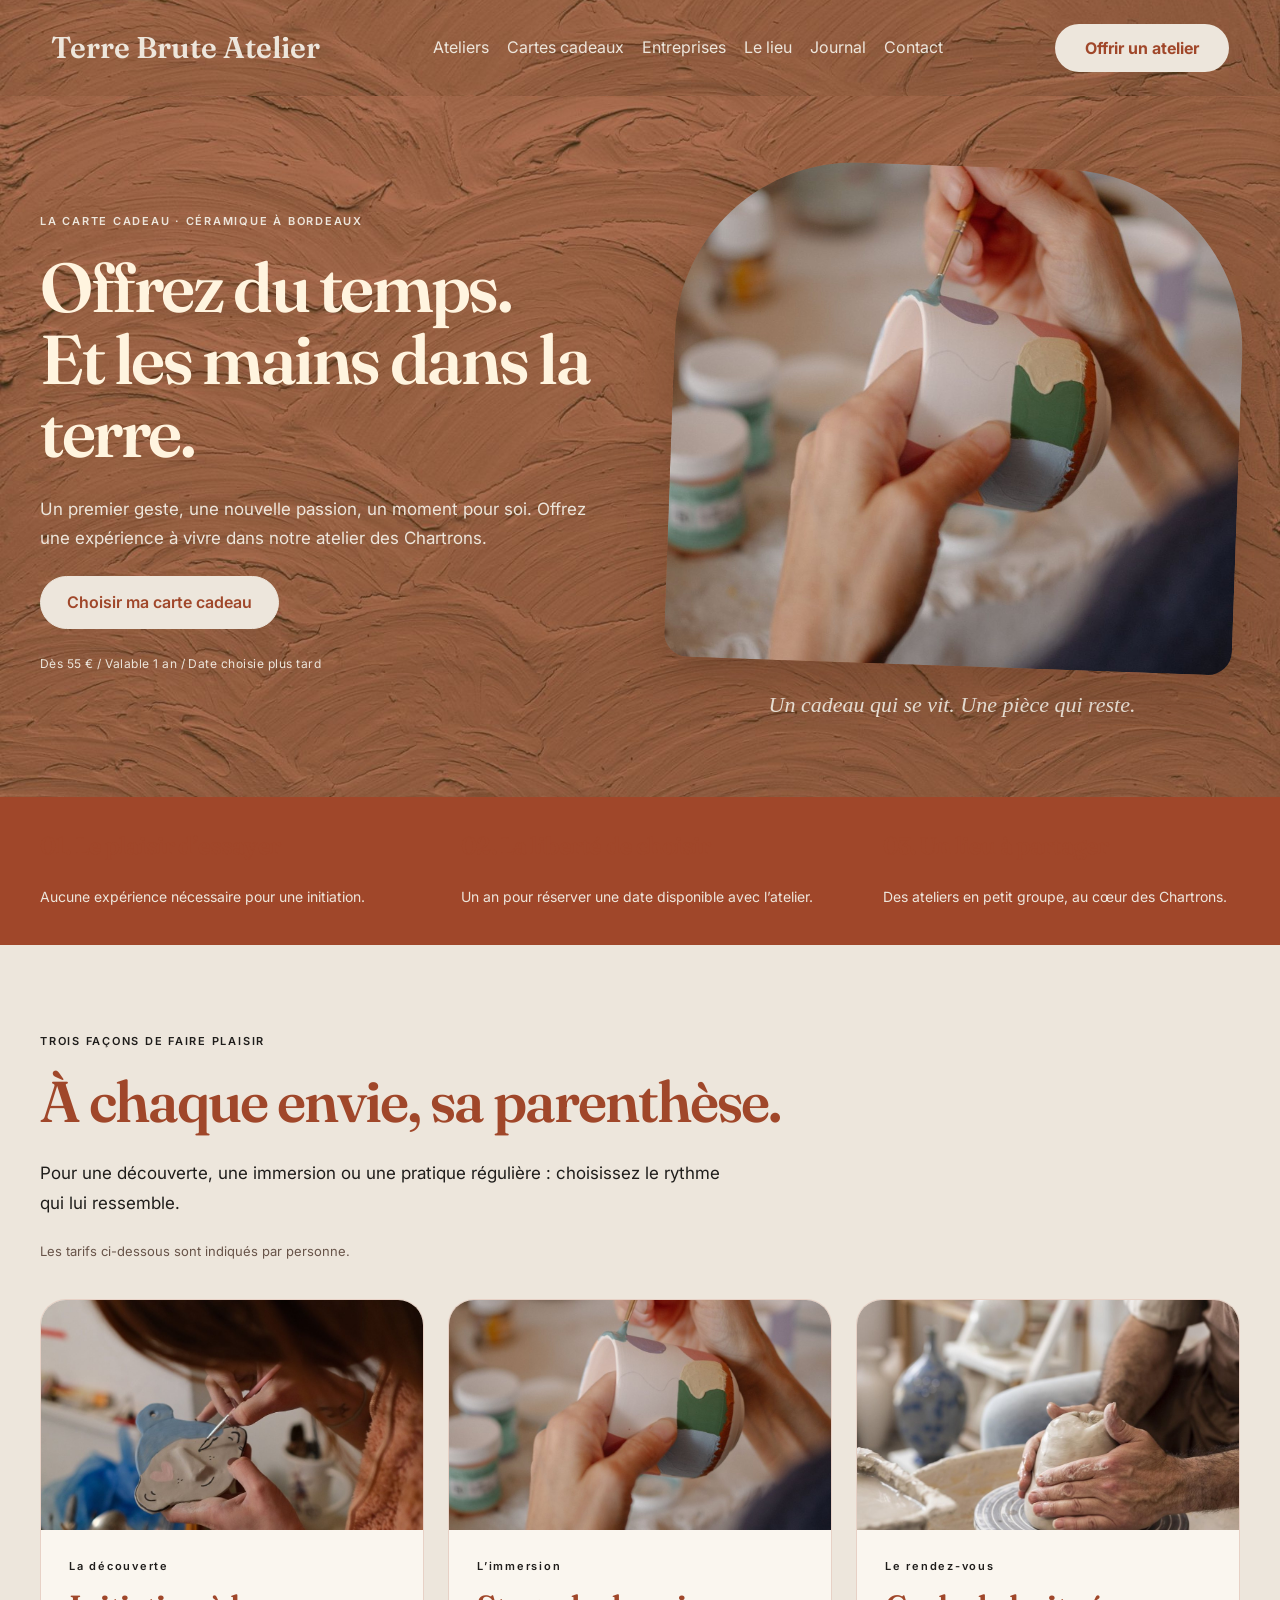
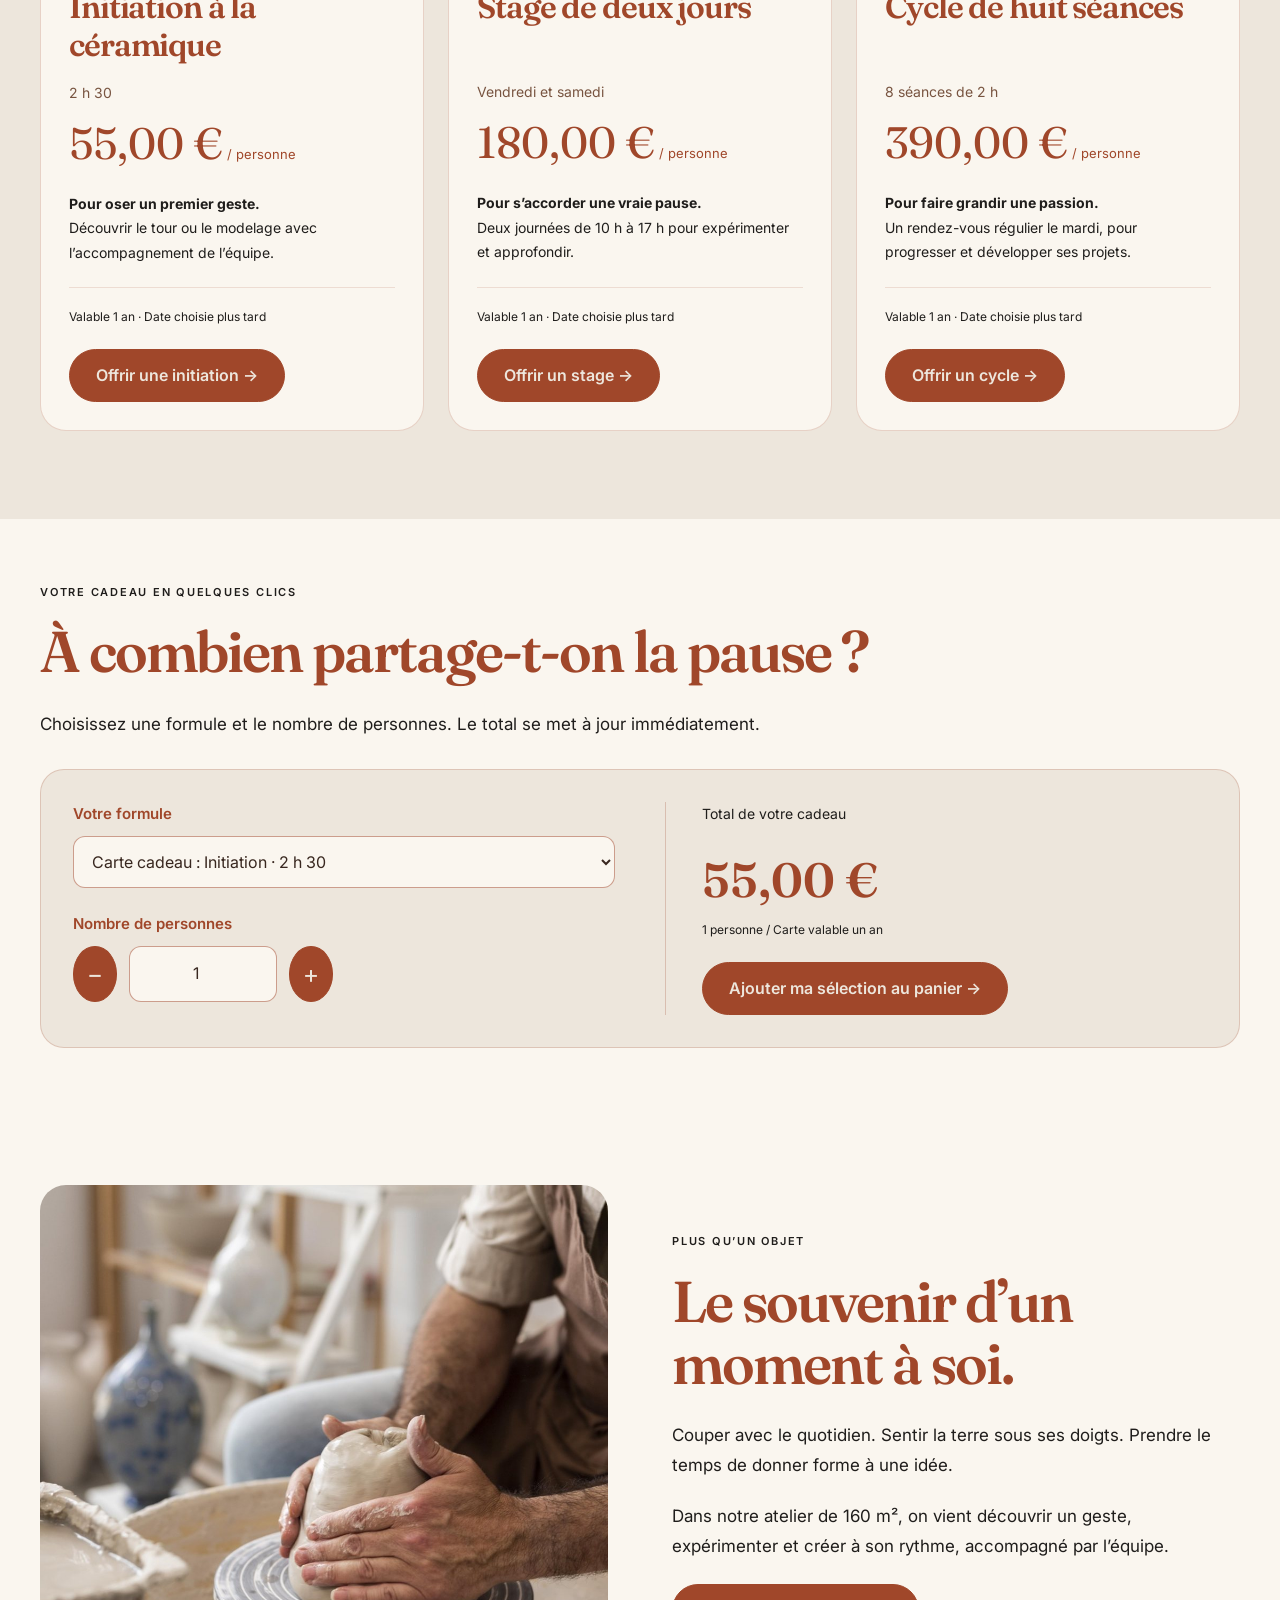
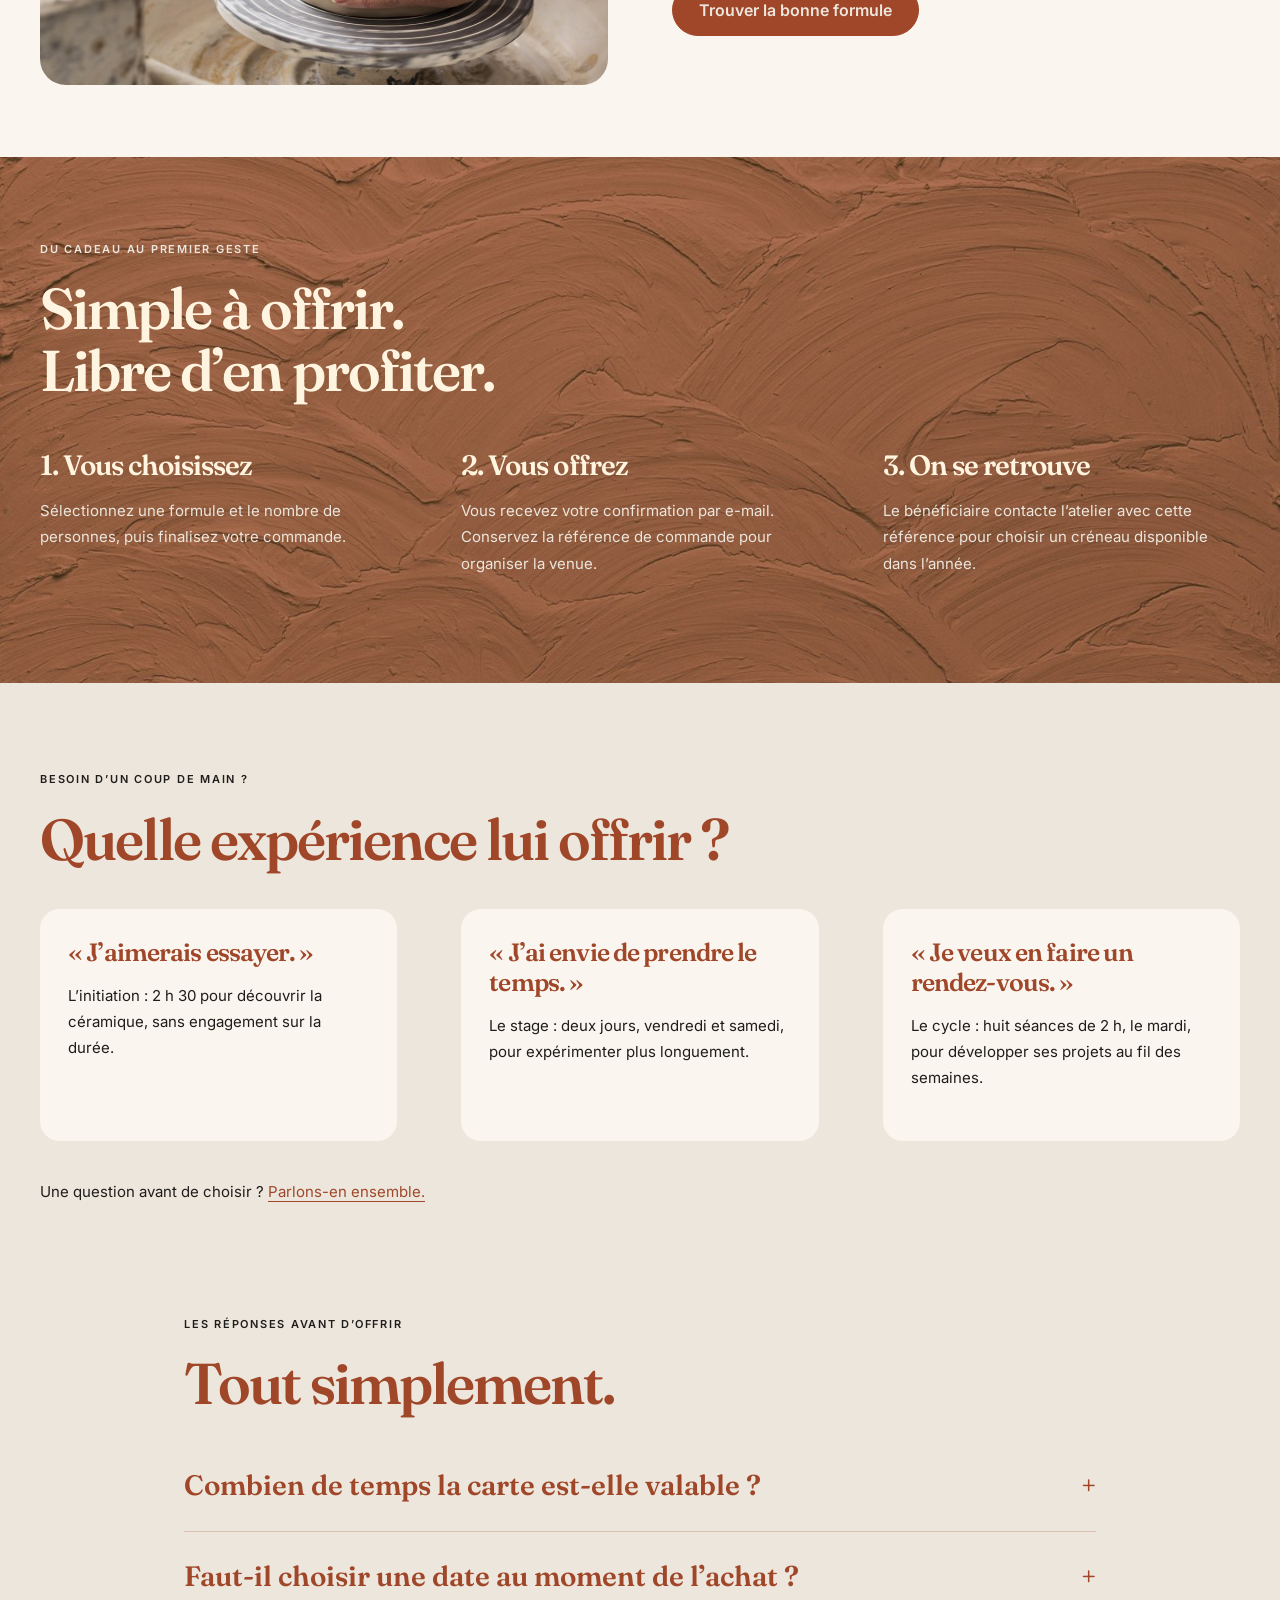
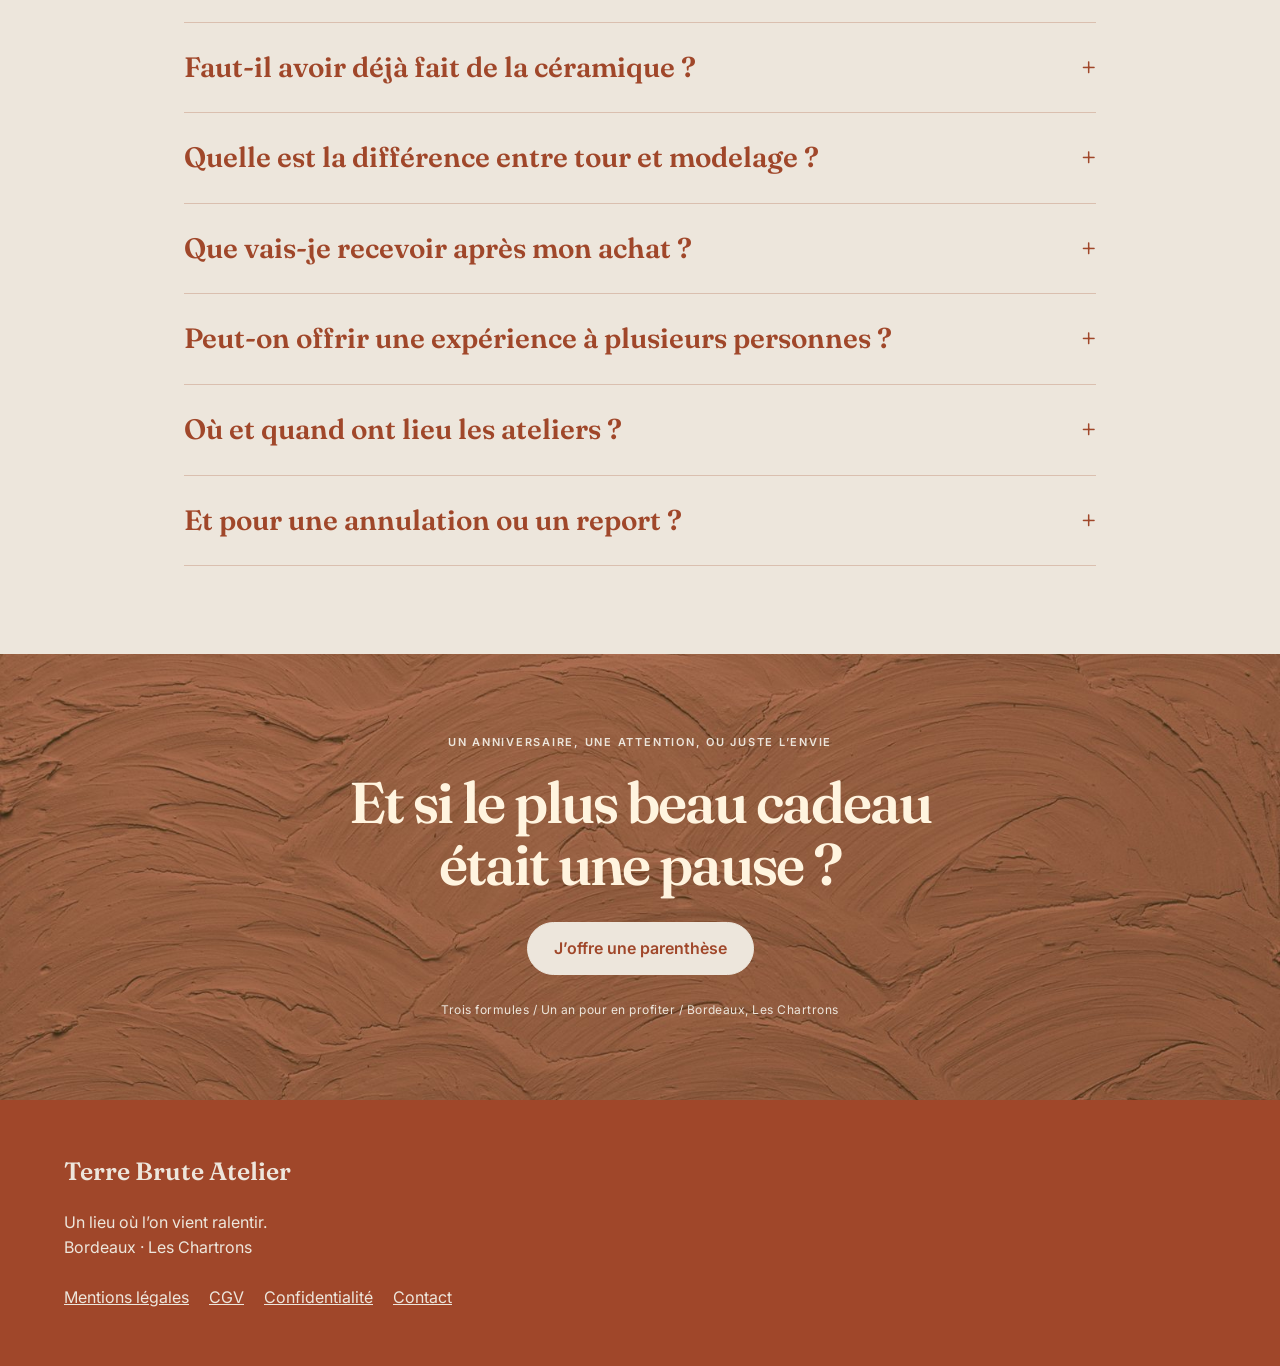
==== commit 40def803: "Finaliser le paiement, Terra et les livrables du 30 octobre" ====
--- a/cartes-cadeaux.html
+++ b/cartes-cadeaux.html
@@ -1,3 +1,3 @@
-<!doctype html><html lang="fr"><head><meta charset="utf-8"><meta name="viewport" content="width=device-width,initial-scale=1"><title>Carte cadeau céramique à Bordeaux | Terre Brute Atelier</title><meta name="description" content="Offrez une pause créative à Bordeaux : initiation, stage ou cycle de céramique. Dès 55 €. Cartes cadeaux valables un an."><link rel="stylesheet" href="cadeaux.css"><script src="cadeaux.js" defer></script></head><body class="tbs-body"><div class="tb tbs-site"><a class="tb-skip" href="#contenu">Aller au contenu</a><header class="tbs-header tb-texture"><a class="tb-brand" href="https://terre-brute-atelier.rf.gd/">Terre Brute Atelier</a><nav aria-label="Navigation principale"><a href="https://terre-brute-atelier.rf.gd/ateliers/">Ateliers</a><a href="https://terre-brute-atelier.rf.gd/cartes-cadeaux/">Cartes cadeaux</a><a href="https://terre-brute-atelier.rf.gd/entreprises-groupes/">Entreprises</a><a href="https://terre-brute-atelier.rf.gd/le-lieu/">Le lieu</a><a href="https://terre-brute-atelier.rf.gd/journal/">Journal</a><a href="https://terre-brute-atelier.rf.gd/contact/">Contact</a></nav><a class="tb-button" href="https://terre-brute-atelier.rf.gd/cartes-cadeaux/">Offrir un atelier</a></header><main id="contenu"><div class="wp-block-group gift-landing is-layout-flow wp-block-group-is-layout-flow"><div class="wp-block-group gift-hero tb-texture is-layout-flow wp-block-group-is-layout-flow"><div class="wp-block-columns is-layout-flex wp-container-core-columns-is-layout-794e3cfa wp-block-columns-is-layout-flex"><div class="wp-block-column is-layout-flow wp-block-column-is-layout-flow"><p class="tbs-eyebrow wp-block-paragraph">LA CARTE CADEAU · CÉRAMIQUE À BORDEAUX</p><h1 class="wp-block-heading">Offrez du temps.<br>Et les mains dans la terre.</h1><p class="wp-block-paragraph">Un premier geste, une nouvelle passion, un moment pour soi. Offrez une expérience à vivre dans notre atelier des Chartrons.</p><div class="wp-block-buttons is-layout-flex wp-block-buttons-is-layout-flex"><div class="wp-block-button"><a class="wp-block-button__link wp-element-button" href="#choisir-cadeau">Choisir ma carte cadeau</a></div></div><p class="gift-micro wp-block-paragraph">Dès 55 € / Valable 1 an / Date choisie plus tard</p></div><div class="wp-block-column is-layout-flow wp-block-column-is-layout-flow"><figure class="wp-block-image size-large"><img width="683" height="1024" src="cadeaux-stage.jpg" class="attachment-large size-large" alt="Une personne décore une tasse en céramique au pinceau" loading="eager"></figure><p class="gift-photo-caption wp-block-paragraph">Un cadeau qui se vit. Une pièce qui reste.</p></div></div></div><div class="wp-block-group gift-benefits is-layout-flow wp-block-group-is-layout-flow"><div class="wp-block-columns is-layout-flex wp-container-core-columns-is-layout-794e3cfa wp-block-columns-is-layout-flex"><div class="wp-block-column is-layout-flow wp-block-column-is-layout-flow"><h3 class="wp-block-heading">01. Le plaisir d’essayer</h3><p class="wp-block-paragraph">Aucune expérience nécessaire pour une initiation.</p></div><div class="wp-block-column is-layout-flow wp-block-column-is-layout-flow"><h3 class="wp-block-heading">02. La liberté de choisir</h3><p class="wp-block-paragraph">Un an pour réserver une date disponible avec l’atelier.</p></div><div class="wp-block-column is-layout-flow wp-block-column-is-layout-flow"><h3 class="wp-block-heading">03. Un lieu à partager</h3><p class="wp-block-paragraph">Des ateliers en petit groupe, au cœur des Chartrons.</p></div></div></div><div id="choisir-cadeau" class="wp-block-group gift-choice is-layout-flow wp-block-group-is-layout-flow"><p class="tbs-eyebrow wp-block-paragraph">TROIS FAÇONS DE FAIRE PLAISIR</p><h2 class="wp-block-heading">À chaque envie, sa parenthèse.</h2><p class="wp-block-paragraph">Pour une découverte, une immersion ou une pratique régulière : choisissez le rythme qui lui ressemble.</p><div class="gift-live-notices"><p class="wp-block-paragraph">Les tarifs ci-dessous sont indiqués par personne.</p></div><div class="gift-offers"><article class="gift-offer gift-offer-1"><a class="gift-offer-photo" href="https://terre-brute-atelier.rf.gd/produit/carte-cadeau-initiation/" tabindex="-1" aria-hidden="true"><img width="683" height="1024" src="cadeaux-initiation.jpg" class="attachment-large size-large" alt="Carte cadeau : Initiation · 2 h 30" loading="lazy"></a><div class="gift-offer-copy"><p class="tbs-eyebrow">La découverte</p><h3>Initiation à la céramique</h3><p class="gift-offer-duration">2 h 30</p><p class="gift-offer-price"><span class="woocommerce-Price-amount amount">55,00&nbsp;<span class="woocommerce-Price-currencySymbol" dir="auto">€</span></span><span> / personne</span></p><p><strong>Pour oser un premier geste.</strong><br>Découvrir le tour ou le modelage avec l’accompagnement de l’équipe.</p><p class="gift-validity">Valable 1 an · Date choisie plus tard</p><a class="button" href="https://terre-brute-atelier.rf.gd/produit/carte-cadeau-initiation/">Offrir une initiation →</a></div></article><article class="gift-offer gift-offer-2"><a class="gift-offer-photo" href="https://terre-brute-atelier.rf.gd/produit/carte-cadeau-stage/" tabindex="-1" aria-hidden="true"><img width="683" height="1024" src="cadeaux-stage.jpg" class="attachment-large size-large" alt="Une personne décore une tasse en céramique au pinceau" loading="lazy"></a><div class="gift-offer-copy"><p class="tbs-eyebrow">L’immersion</p><h3>Stage de deux jours</h3><p class="gift-offer-duration">Vendredi et samedi</p><p class="gift-offer-price"><span class="woocommerce-Price-amount amount">180,00&nbsp;<span class="woocommerce-Price-currencySymbol" dir="auto">€</span></span><span> / personne</span></p><p><strong>Pour s’accorder une vraie pause.</strong><br>Deux journées de 10 h à 17 h pour expérimenter et approfondir.</p><p class="gift-validity">Valable 1 an · Date choisie plus tard</p><a class="button" href="https://terre-brute-atelier.rf.gd/produit/carte-cadeau-stage/">Offrir un stage →</a></div></article><article class="gift-offer gift-offer-3"><a class="gift-offer-photo" href="https://terre-brute-atelier.rf.gd/produit/carte-cadeau-cycle/" tabindex="-1" aria-hidden="true"><img width="683" height="1024" src="cadeaux-cycle.jpg" class="attachment-large size-large" alt="Carte cadeau : Cycle trimestriel · 8 séances" loading="lazy"></a><div class="gift-offer-copy"><p class="tbs-eyebrow">Le rendez-vous</p><h3>Cycle de huit séances</h3><p class="gift-offer-duration">8 séances de 2 h</p><p class="gift-offer-price"><span class="woocommerce-Price-amount amount">390,00&nbsp;<span class="woocommerce-Price-currencySymbol" dir="auto">€</span></span><span> / personne</span></p><p><strong>Pour faire grandir une passion.</strong><br>Un rendez-vous régulier le mardi, pour progresser et développer ses projets.</p><p class="gift-validity">Valable 1 an · Date choisie plus tard</p><a class="button" href="https://terre-brute-atelier.rf.gd/produit/carte-cadeau-cycle/">Offrir un cycle →</a></div></article></div>
-</div><div id="simulateur-cadeau" class="wp-block-group gift-simulator is-layout-flow wp-block-group-is-layout-flow"><p class="tbs-eyebrow wp-block-paragraph">VOTRE CADEAU EN QUELQUES CLICS</p><h2 class="wp-block-heading">À combien partage-t-on la pause ?</h2><p class="wp-block-paragraph">Choisissez une formule et le nombre de personnes. Le total se met à jour immédiatement.</p><form class="gift-calculator" data-gift-calculator="" data-cart-url="https://terre-brute-atelier.rf.gd/panier/"><div><label for="gift-product">Votre formule</label><select id="gift-product" name="gift_product" required=""><option value="50" data-price="55">Carte cadeau : Initiation · 2 h 30</option><option value="51" data-price="180">Carte cadeau : Stage week-end</option><option value="52" data-price="390">Carte cadeau : Cycle trimestriel · 8 séances</option></select><label for="gift-quantity">Nombre de personnes</label><div class="gift-quantity"><button type="button" data-gift-step="-1" aria-label="Une personne de moins">−</button><input id="gift-quantity" name="gift_quantity" type="number" min="1" max="8" step="1" value="1" required="" inputmode="numeric"><button type="button" data-gift-step="1" aria-label="Une personne de plus">+</button></div></div><div class="gift-calculator-result"><p>Total de votre cadeau</p><output data-gift-total="" aria-live="polite" aria-atomic="true">55,00&nbsp;€</output><p data-gift-feedback="">1 personne / Carte valable un an</p><button class="button" type="submit">Ajouter ma sélection au panier →</button><noscript><p>Le calculateur nécessite JavaScript. Choisissez directement une des trois cartes cadeaux ci-dessus pour poursuivre.</p></noscript></div></form>
-</div><div class="wp-block-group gift-story is-layout-flow wp-block-group-is-layout-flow"><div class="wp-block-columns is-layout-flex wp-container-core-columns-is-layout-794e3cfa wp-block-columns-is-layout-flex"><div class="wp-block-column is-layout-flow wp-block-column-is-layout-flow"><figure class="wp-block-image size-large"><img width="683" height="1024" src="cadeaux-cycle.jpg" class="attachment-large size-large" alt="" loading="lazy"></figure></div><div class="wp-block-column is-layout-flow wp-block-column-is-layout-flow"><p class="tbs-eyebrow wp-block-paragraph">PLUS QU’UN OBJET</p><h2 class="wp-block-heading">Le souvenir d’un moment à soi.</h2><p class="wp-block-paragraph">Couper avec le quotidien. Sentir la terre sous ses doigts. Prendre le temps de donner forme à une idée.</p><p class="wp-block-paragraph">Dans notre atelier de 160 m², on vient découvrir un geste, expérimenter et créer à son rythme, accompagné par l’équipe.</p><div class="wp-block-buttons is-layout-flex wp-block-buttons-is-layout-flex"><div class="wp-block-button"><a class="wp-block-button__link wp-element-button" href="#choisir-cadeau">Trouver la bonne formule</a></div></div></div></div></div><div class="wp-block-group gift-how tb-texture is-layout-flow wp-block-group-is-layout-flow"><p class="tbs-eyebrow wp-block-paragraph">DU CADEAU AU PREMIER GESTE</p><h2 class="wp-block-heading">Simple à offrir.<br>Libre d’en profiter.</h2><div class="wp-block-columns is-layout-flex wp-container-core-columns-is-layout-794e3cfa wp-block-columns-is-layout-flex"><div class="wp-block-column is-layout-flow wp-block-column-is-layout-flow"><h3 class="wp-block-heading">1. Vous choisissez</h3><p class="wp-block-paragraph">Sélectionnez une formule et le nombre de personnes, puis finalisez votre commande.</p></div><div class="wp-block-column is-layout-flow wp-block-column-is-layout-flow"><h3 class="wp-block-heading">2. Vous offrez</h3><p class="wp-block-paragraph">Vous recevez votre confirmation par e-mail. Conservez la référence de commande pour organiser la venue.</p></div><div class="wp-block-column is-layout-flow wp-block-column-is-layout-flow"><h3 class="wp-block-heading">3. On se retrouve</h3><p class="wp-block-paragraph">Le bénéficiaire contacte l’atelier avec cette référence pour choisir un créneau disponible dans l’année.</p></div></div></div><div class="wp-block-group gift-compare is-layout-flow wp-block-group-is-layout-flow"><p class="tbs-eyebrow wp-block-paragraph">BESOIN D’UN COUP DE MAIN ?</p><h2 class="wp-block-heading">Quelle expérience lui offrir ?</h2><div class="wp-block-columns is-layout-flex wp-container-core-columns-is-layout-794e3cfa wp-block-columns-is-layout-flex"><div class="wp-block-column is-layout-flow wp-block-column-is-layout-flow"><h3 class="wp-block-heading">« J’aimerais essayer. »</h3><p class="wp-block-paragraph">L’initiation : 2 h 30 pour découvrir la céramique, sans engagement sur la durée.</p></div><div class="wp-block-column is-layout-flow wp-block-column-is-layout-flow"><h3 class="wp-block-heading">« J’ai envie de prendre le temps. »</h3><p class="wp-block-paragraph">Le stage : deux jours, vendredi et samedi, pour expérimenter plus longuement.</p></div><div class="wp-block-column is-layout-flow wp-block-column-is-layout-flow"><h3 class="wp-block-heading">« Je veux en faire un rendez-vous. »</h3><p class="wp-block-paragraph">Le cycle : huit séances de 2 h, le mardi, pour développer ses projets au fil des semaines.</p></div></div><p class="wp-block-paragraph">Une question avant de choisir ? <a href="https://terre-brute-atelier.rf.gd/contact/">Parlons-en ensemble.</a></p></div><div class="wp-block-group gift-faq is-layout-flow wp-block-group-is-layout-flow"><p class="tbs-eyebrow wp-block-paragraph">LES RÉPONSES AVANT D’OFFRIR</p><h2 class="wp-block-heading">Tout simplement.</h2><details class="wp-block-details is-layout-flow wp-block-details-is-layout-flow"><summary aria-expanded="false">Combien de temps la carte est-elle valable ?</summary><p class="wp-block-paragraph">La carte cadeau est valable un an à compter de l’achat. La date de validité figure dans les informations de la commande après paiement.</p></details><details class="wp-block-details is-layout-flow wp-block-details-is-layout-flow"><summary aria-expanded="false">Faut-il choisir une date au moment de l’achat ?</summary><p class="wp-block-paragraph">Non. Vous choisissez la formule. Le bénéficiaire contacte ensuite l’atelier avec la référence de commande pour fixer sa venue, selon les disponibilités et pendant la période de validité.</p></details><details class="wp-block-details is-layout-flow wp-block-details-is-layout-flow"><summary aria-expanded="false">Faut-il avoir déjà fait de la céramique ?</summary><p class="wp-block-paragraph">Les initiations sont conçues pour débuter. Les stages et les cycles permettent de prendre davantage de temps et d’approfondir sa pratique, avec l’accompagnement de l’équipe.</p></details><details class="wp-block-details is-layout-flow wp-block-details-is-layout-flow"><summary aria-expanded="false">Quelle est la différence entre tour et modelage ?</summary><p class="wp-block-paragraph">Au tour de potier, la terre tourne sur une machine et se façonne avec les mains. En modelage, on construit sa pièce à la main, sans tour. Contactez l’atelier pour choisir l’initiation adaptée au bénéficiaire.</p></details><details class="wp-block-details is-layout-flow wp-block-details-is-layout-flow"><summary aria-expanded="false">Que vais-je recevoir après mon achat ?</summary><p class="wp-block-paragraph">Un e-mail de confirmation récapitule la formule choisie et la référence de commande. Gardez cette référence : elle servira pour organiser la réservation avec l’atelier.</p></details><details class="wp-block-details is-layout-flow wp-block-details-is-layout-flow"><summary aria-expanded="false">Peut-on offrir une expérience à plusieurs personnes ?</summary><p class="wp-block-paragraph">Oui. Ajustez la quantité pour offrir une place par personne. Pour venir ensemble, contactez l’atelier afin de trouver un même créneau avec suffisamment de places. Pour un groupe, utilisez la page Entreprises et groupes.</p></details><details class="wp-block-details is-layout-flow wp-block-details-is-layout-flow"><summary aria-expanded="false">Où et quand ont lieu les ateliers ?</summary><p class="wp-block-paragraph">Dans le quartier des Chartrons, à Bordeaux. L’atelier est ouvert du mardi au samedi, de 10 h à 19 h. Les stages se déroulent vendredi et samedi. Le choix d’une date reste soumis aux créneaux disponibles.</p></details><details class="wp-block-details is-layout-flow wp-block-details-is-layout-flow"><summary aria-expanded="false">Et pour une annulation ou un report ?</summary><p class="wp-block-paragraph">Contactez l’équipe avant votre rendez-vous et consultez les conditions générales de vente. Un changement de date dépend des conditions de réservation et des places disponibles.</p></details></div><div class="wp-block-group gift-final tb-texture is-layout-flow wp-block-group-is-layout-flow"><p class="tbs-eyebrow wp-block-paragraph">UN ANNIVERSAIRE, UNE ATTENTION, OU JUSTE L’ENVIE</p><h2 class="wp-block-heading">Et si le plus beau cadeau<br>était une pause ?</h2><div class="wp-block-buttons is-layout-flex wp-block-buttons-is-layout-flex"><div class="wp-block-button"><a class="wp-block-button__link wp-element-button" href="#choisir-cadeau">J’offre une parenthèse</a></div></div><p class="gift-micro wp-block-paragraph">Trois formules / Un an pour en profiter / Bordeaux, Les Chartrons</p></div></div></main><footer class="tbs-footer"><a class="tb-brand" href="https://terre-brute-atelier.rf.gd/">Terre Brute Atelier</a><p>Un lieu où l’on vient ralentir.<br>Bordeaux · Les Chartrons</p><nav aria-label="Informations légales"><a href="https://terre-brute-atelier.rf.gd/mentions-legales/">Mentions légales</a><a href="https://terre-brute-atelier.rf.gd/cgv/">CGV</a><a href="https://terre-brute-atelier.rf.gd/confidentialite/">Confidentialité</a><a href="https://terre-brute-atelier.rf.gd/contact/">Contact</a></nav></footer></div></body></html>+<!doctype html><html lang="fr"><head><meta charset="utf-8"><meta name="viewport" content="width=device-width,initial-scale=1"><title>Carte cadeau céramique à Bordeaux | Terre Brute Atelier</title><meta name="description" content="Offrez une pause créative à Bordeaux : initiation, stage ou cycle de céramique. Dès 55 €. Cartes cadeaux valables un an."><link rel="stylesheet" href="cadeaux.css"><script src="cadeaux.js" defer></script></head><body class="tbs-body"><div class="tb tbs-site"><a class="tb-skip" href="#contenu">Aller au contenu</a><header class="tbs-header tb-texture"><a class="tb-brand" href="https://terre-brute-atelier.rf.gd/">Terre Brute Atelier</a><nav aria-label="Navigation principale"><a href="https://terre-brute-atelier.rf.gd/ateliers/">Ateliers</a><a href="https://terre-brute-atelier.rf.gd/cartes-cadeaux/">Cartes cadeaux</a><a href="https://terre-brute-atelier.rf.gd/entreprises-groupes/">Entreprises</a><a href="https://terre-brute-atelier.rf.gd/le-lieu/">Le lieu</a><a href="https://terre-brute-atelier.rf.gd/journal/">Journal</a><a href="https://terre-brute-atelier.rf.gd/contact/">Contact</a></nav><a class="tb-button" href="https://terre-brute-atelier.rf.gd/cartes-cadeaux/">Offrir un atelier</a></header><main id="contenu"><div class="wp-block-group gift-landing is-layout-flow wp-block-group-is-layout-flow"><div class="wp-block-group gift-hero tb-texture is-layout-flow wp-block-group-is-layout-flow"><div class="wp-block-columns is-layout-flex wp-container-core-columns-is-layout-794e3cfa wp-block-columns-is-layout-flex"><div class="wp-block-column is-layout-flow wp-block-column-is-layout-flow"><p class="tbs-eyebrow wp-block-paragraph">LA CARTE CADEAU · CÉRAMIQUE À BORDEAUX</p><h1 class="wp-block-heading">Offrez du temps.<br>Et les mains dans la terre.</h1><p class="wp-block-paragraph">Un premier geste, une nouvelle passion, un moment pour soi. Offrez une expérience à vivre dans notre atelier des Chartrons.</p><div class="wp-block-buttons is-layout-flex wp-block-buttons-is-layout-flex"><div class="wp-block-button"><a class="wp-block-button__link wp-element-button" href="#choisir-cadeau">Choisir ma carte cadeau</a></div></div><p class="gift-micro wp-block-paragraph">Dès 55 € / Valable 1 an / Date choisie plus tard</p></div><div class="wp-block-column is-layout-flow wp-block-column-is-layout-flow"><figure class="wp-block-image size-large"><img width="683" height="1024" src="cadeaux-stage.jpg" class="attachment-large size-large" alt="Une personne décore une tasse en céramique au pinceau" loading="eager"></figure><p class="gift-photo-caption wp-block-paragraph">Un cadeau qui se vit. Une pièce qui reste.</p></div></div></div><div class="wp-block-group gift-benefits is-layout-flow wp-block-group-is-layout-flow"><div class="wp-block-columns is-layout-flex wp-container-core-columns-is-layout-794e3cfa wp-block-columns-is-layout-flex"><div class="wp-block-column is-layout-flow wp-block-column-is-layout-flow"><h2 class="wp-block-heading">01. Le plaisir d’essayer</h2><p class="wp-block-paragraph">Aucune expérience nécessaire pour une initiation.</p></div><div class="wp-block-column is-layout-flow wp-block-column-is-layout-flow"><h2 class="wp-block-heading">02. La liberté de choisir</h2><p class="wp-block-paragraph">Un an pour réserver une date disponible avec l’atelier.</p></div><div class="wp-block-column is-layout-flow wp-block-column-is-layout-flow"><h2 class="wp-block-heading">03. Un lieu à partager</h2><p class="wp-block-paragraph">Des ateliers en petit groupe, au cœur des Chartrons.</p></div></div></div><div id="choisir-cadeau" class="wp-block-group gift-choice is-layout-flow wp-block-group-is-layout-flow"><p class="tbs-eyebrow wp-block-paragraph">TROIS FAÇONS DE FAIRE PLAISIR</p><h2 class="wp-block-heading">À chaque envie, sa parenthèse.</h2><p class="wp-block-paragraph">Pour une découverte, une immersion ou une pratique régulière : choisissez le rythme qui lui ressemble.</p><div class="gift-live-notices"><p class="wp-block-paragraph">Les tarifs ci-dessous sont indiqués par personne.</p></div><div class="gift-offers"><article class="gift-offer gift-offer-1"><a class="gift-offer-photo" href="https://terre-brute-atelier.rf.gd/produit/carte-cadeau-initiation/" tabindex="-1" aria-hidden="true"><img width="683" height="1024" src="cadeaux-initiation.jpg" class="attachment-large size-large" alt="Carte cadeau : Initiation · 2 h 30" loading="lazy"></a><div class="gift-offer-copy"><p class="tbs-eyebrow">La découverte</p><h3>Initiation à la céramique</h3><p class="gift-offer-duration">2 h 30</p><p class="gift-offer-price"><span class="woocommerce-Price-amount amount">55,00&nbsp;<span class="woocommerce-Price-currencySymbol" dir="auto">€</span></span><span> / personne</span></p><p><strong>Pour oser un premier geste.</strong><br>Découvrir le tour ou le modelage avec l’accompagnement de l’équipe.</p><p class="gift-validity">Valable 1 an · Date choisie plus tard</p><a class="button" href="https://terre-brute-atelier.rf.gd/produit/carte-cadeau-initiation/">Offrir une initiation →</a></div></article><article class="gift-offer gift-offer-2"><a class="gift-offer-photo" href="https://terre-brute-atelier.rf.gd/produit/carte-cadeau-stage/" tabindex="-1" aria-hidden="true"><img width="683" height="1024" src="cadeaux-stage.jpg" class="attachment-large size-large" alt="Une personne décore une tasse en céramique au pinceau" loading="lazy"></a><div class="gift-offer-copy"><p class="tbs-eyebrow">L’immersion</p><h3>Stage de deux jours</h3><p class="gift-offer-duration">Vendredi et samedi</p><p class="gift-offer-price"><span class="woocommerce-Price-amount amount">180,00&nbsp;<span class="woocommerce-Price-currencySymbol" dir="auto">€</span></span><span> / personne</span></p><p><strong>Pour s’accorder une vraie pause.</strong><br>Deux journées de 10 h à 17 h pour expérimenter et approfondir.</p><p class="gift-validity">Valable 1 an · Date choisie plus tard</p><a class="button" href="https://terre-brute-atelier.rf.gd/produit/carte-cadeau-stage/">Offrir un stage →</a></div></article><article class="gift-offer gift-offer-3"><a class="gift-offer-photo" href="https://terre-brute-atelier.rf.gd/produit/carte-cadeau-cycle/" tabindex="-1" aria-hidden="true"><img width="683" height="1024" src="cadeaux-cycle.jpg" class="attachment-large size-large" alt="Carte cadeau : Cycle trimestriel · 8 séances" loading="lazy"></a><div class="gift-offer-copy"><p class="tbs-eyebrow">Le rendez-vous</p><h3>Cycle de huit séances</h3><p class="gift-offer-duration">8 séances de 2 h</p><p class="gift-offer-price"><span class="woocommerce-Price-amount amount">390,00&nbsp;<span class="woocommerce-Price-currencySymbol" dir="auto">€</span></span><span> / personne</span></p><p><strong>Pour faire grandir une passion.</strong><br>Un rendez-vous régulier le mardi, pour progresser et développer ses projets.</p><p class="gift-validity">Valable 1 an · Date choisie plus tard</p><a class="button" href="https://terre-brute-atelier.rf.gd/produit/carte-cadeau-cycle/">Offrir un cycle →</a></div></article></div>
+</div><div id="simulateur-cadeau" class="wp-block-group gift-simulator is-layout-flow wp-block-group-is-layout-flow"><p class="tbs-eyebrow wp-block-paragraph">VOTRE CADEAU EN QUELQUES CLICS</p><h2 class="wp-block-heading">À combien partage-t-on la pause ?</h2><p class="wp-block-paragraph">Choisissez une formule et le nombre de personnes. Le total se met à jour immédiatement.</p><form class="gift-calculator" data-gift-calculator="" data-cart-url="https://terre-brute-atelier.rf.gd/commande/"><div><label for="gift-product">Votre formule</label><select id="gift-product" name="gift_product"><option value="50" data-price="55">Carte cadeau : Initiation · 2 h 30</option><option value="51" data-price="180">Carte cadeau : Stage week-end</option><option value="52" data-price="390">Carte cadeau : Cycle trimestriel · 8 séances</option></select><label for="gift-quantity">Nombre de personnes</label><div class="gift-quantity"><button type="button" data-gift-step="-1" aria-label="Une personne de moins">−</button><input id="gift-quantity" name="gift_quantity" type="number" min="1" max="8" step="1" value="1" required="" inputmode="numeric"><button type="button" data-gift-step="1" aria-label="Une personne de plus">+</button></div></div><div class="gift-calculator-result"><p>Total de votre cadeau</p><output data-gift-total="" aria-live="polite" aria-atomic="true">55,00&nbsp;€</output><p data-gift-feedback="">1 personne / Carte valable un an</p><button class="button" type="submit">Ajouter ma sélection au panier →</button><noscript><p>Le calculateur nécessite JavaScript. Choisissez directement une des trois cartes cadeaux ci-dessus pour poursuivre.</p></noscript></div></form>
+</div><div class="wp-block-group gift-story is-layout-flow wp-block-group-is-layout-flow"><div class="wp-block-columns is-layout-flex wp-container-core-columns-is-layout-794e3cfa wp-block-columns-is-layout-flex"><div class="wp-block-column is-layout-flow wp-block-column-is-layout-flow"><figure class="wp-block-image size-large"><img width="683" height="1024" src="cadeaux-cycle.jpg" class="attachment-large size-large" alt="" loading="lazy"></figure></div><div class="wp-block-column is-layout-flow wp-block-column-is-layout-flow"><p class="tbs-eyebrow wp-block-paragraph">PLUS QU’UN OBJET</p><h2 class="wp-block-heading">Le souvenir d’un moment à soi.</h2><p class="wp-block-paragraph">Couper avec le quotidien. Sentir la terre sous ses doigts. Prendre le temps de donner forme à une idée.</p><p class="wp-block-paragraph">Dans notre atelier de 160 m², on vient découvrir un geste, expérimenter et créer à son rythme, accompagné par l’équipe.</p><div class="wp-block-buttons is-layout-flex wp-block-buttons-is-layout-flex"><div class="wp-block-button"><a class="wp-block-button__link wp-element-button" href="#choisir-cadeau">Trouver la bonne formule</a></div></div></div></div></div><div class="wp-block-group gift-how tb-texture is-layout-flow wp-block-group-is-layout-flow"><p class="tbs-eyebrow wp-block-paragraph">DU CADEAU AU PREMIER GESTE</p><h2 class="wp-block-heading">Simple à offrir.<br>Libre d’en profiter.</h2><div class="wp-block-columns is-layout-flex wp-container-core-columns-is-layout-794e3cfa wp-block-columns-is-layout-flex"><div class="wp-block-column is-layout-flow wp-block-column-is-layout-flow"><h3 class="wp-block-heading">1. Vous choisissez</h3><p class="wp-block-paragraph">Sélectionnez une formule et le nombre de personnes, puis finalisez votre commande.</p></div><div class="wp-block-column is-layout-flow wp-block-column-is-layout-flow"><h3 class="wp-block-heading">2. Vous offrez</h3><p class="wp-block-paragraph">Vous recevez votre confirmation par e-mail. Conservez la référence de commande pour organiser la venue.</p></div><div class="wp-block-column is-layout-flow wp-block-column-is-layout-flow"><h3 class="wp-block-heading">3. On se retrouve</h3><p class="wp-block-paragraph">Le bénéficiaire contacte l’atelier avec cette référence pour choisir un créneau disponible dans l’année.</p></div></div></div><div class="wp-block-group gift-compare is-layout-flow wp-block-group-is-layout-flow"><p class="tbs-eyebrow wp-block-paragraph">BESOIN D’UN COUP DE MAIN ?</p><h2 class="wp-block-heading">Quelle expérience lui offrir ?</h2><div class="wp-block-columns is-layout-flex wp-container-core-columns-is-layout-794e3cfa wp-block-columns-is-layout-flex"><div class="wp-block-column is-layout-flow wp-block-column-is-layout-flow"><h3 class="wp-block-heading">« J’aimerais essayer. »</h3><p class="wp-block-paragraph">L’initiation : 2 h 30 pour découvrir la céramique, sans engagement sur la durée.</p></div><div class="wp-block-column is-layout-flow wp-block-column-is-layout-flow"><h3 class="wp-block-heading">« J’ai envie de prendre le temps. »</h3><p class="wp-block-paragraph">Le stage : deux jours, vendredi et samedi, pour expérimenter plus longuement.</p></div><div class="wp-block-column is-layout-flow wp-block-column-is-layout-flow"><h3 class="wp-block-heading">« Je veux en faire un rendez-vous. »</h3><p class="wp-block-paragraph">Le cycle : huit séances de 2 h, le mardi, pour développer ses projets au fil des semaines.</p></div></div><p class="wp-block-paragraph">Une question avant de choisir ? <a href="https://terre-brute-atelier.rf.gd/contact/">Parlons-en ensemble.</a></p></div><div class="wp-block-group gift-faq is-layout-flow wp-block-group-is-layout-flow"><p class="tbs-eyebrow wp-block-paragraph">LES RÉPONSES AVANT D’OFFRIR</p><h2 class="wp-block-heading">Tout simplement.</h2><section class="gift-faq-item"><h3><button type="button" class="gift-faq-toggle" aria-expanded="true" aria-controls="gift-answer-1">Combien de temps la carte est-elle valable ?</button></h3><div id="gift-answer-1" class="gift-faq-answer"><p class="wp-block-paragraph">La carte cadeau est valable un an à compter de l’achat. La date de validité figure dans les informations de la commande après paiement.</p></div></section><section class="gift-faq-item"><h3><button type="button" class="gift-faq-toggle" aria-expanded="true" aria-controls="gift-answer-2">Faut-il choisir une date au moment de l’achat ?</button></h3><div id="gift-answer-2" class="gift-faq-answer"><p class="wp-block-paragraph">Non. Vous choisissez la formule. Le bénéficiaire contacte ensuite l’atelier avec la référence de commande pour fixer sa venue, selon les disponibilités et pendant la période de validité.</p></div></section><section class="gift-faq-item"><h3><button type="button" class="gift-faq-toggle" aria-expanded="true" aria-controls="gift-answer-3">Faut-il avoir déjà fait de la céramique ?</button></h3><div id="gift-answer-3" class="gift-faq-answer"><p class="wp-block-paragraph">Les initiations sont conçues pour débuter. Les stages et les cycles permettent de prendre davantage de temps et d’approfondir sa pratique, avec l’accompagnement de l’équipe.</p></div></section><section class="gift-faq-item"><h3><button type="button" class="gift-faq-toggle" aria-expanded="true" aria-controls="gift-answer-4">Quelle est la différence entre tour et modelage ?</button></h3><div id="gift-answer-4" class="gift-faq-answer"><p class="wp-block-paragraph">Au tour de potier, la terre tourne sur une machine et se façonne avec les mains. En modelage, on construit sa pièce à la main, sans tour. Contactez l’atelier pour choisir l’initiation adaptée au bénéficiaire.</p></div></section><section class="gift-faq-item"><h3><button type="button" class="gift-faq-toggle" aria-expanded="true" aria-controls="gift-answer-5">Que vais-je recevoir après mon achat ?</button></h3><div id="gift-answer-5" class="gift-faq-answer"><p class="wp-block-paragraph">Un e-mail de confirmation récapitule la formule choisie et la référence de commande. Gardez cette référence : elle servira pour organiser la réservation avec l’atelier.</p></div></section><section class="gift-faq-item"><h3><button type="button" class="gift-faq-toggle" aria-expanded="true" aria-controls="gift-answer-6">Peut-on offrir une expérience à plusieurs personnes ?</button></h3><div id="gift-answer-6" class="gift-faq-answer"><p class="wp-block-paragraph">Oui. Ajustez la quantité pour offrir une place par personne. Pour venir ensemble, contactez l’atelier afin de trouver un même créneau avec suffisamment de places. Pour un groupe, utilisez la page Entreprises et groupes.</p></div></section><section class="gift-faq-item"><h3><button type="button" class="gift-faq-toggle" aria-expanded="true" aria-controls="gift-answer-7">Où et quand ont lieu les ateliers ?</button></h3><div id="gift-answer-7" class="gift-faq-answer"><p class="wp-block-paragraph">Dans le quartier des Chartrons, à Bordeaux. L’atelier est ouvert du mardi au samedi, de 10 h à 19 h. Les stages se déroulent vendredi et samedi. Le choix d’une date reste soumis aux créneaux disponibles.</p></div></section><section class="gift-faq-item"><h3><button type="button" class="gift-faq-toggle" aria-expanded="true" aria-controls="gift-answer-8">Et pour une annulation ou un report ?</button></h3><div id="gift-answer-8" class="gift-faq-answer"><p class="wp-block-paragraph">Contactez l’équipe avant votre rendez-vous et consultez les conditions générales de vente. Un changement de date dépend des conditions de réservation et des places disponibles.</p></div></section></div><div class="wp-block-group gift-final tb-texture is-layout-flow wp-block-group-is-layout-flow"><p class="tbs-eyebrow wp-block-paragraph">UN ANNIVERSAIRE, UNE ATTENTION, OU JUSTE L’ENVIE</p><h2 class="wp-block-heading">Et si le plus beau cadeau<br>était une pause ?</h2><div class="wp-block-buttons is-layout-flex wp-block-buttons-is-layout-flex"><div class="wp-block-button"><a class="wp-block-button__link wp-element-button" href="#choisir-cadeau">J’offre une parenthèse</a></div></div><p class="gift-micro wp-block-paragraph">Trois formules / Un an pour en profiter / Bordeaux, Les Chartrons</p></div></div></main><footer class="tbs-footer"><a class="tb-brand" href="https://terre-brute-atelier.rf.gd/">Terre Brute Atelier</a><p>Un lieu où l’on vient ralentir.<br>Bordeaux · Les Chartrons</p><nav aria-label="Informations légales"><a href="https://terre-brute-atelier.rf.gd/mentions-legales/">Mentions légales</a><a href="https://terre-brute-atelier.rf.gd/cgv/">CGV</a><a href="https://terre-brute-atelier.rf.gd/confidentialite/">Confidentialité</a><a href="https://terre-brute-atelier.rf.gd/contact/">Contact</a></nav></footer></div></body></html>
--- a/cadeaux.css
+++ b/cadeaux.css
@@ -27,7 +27,7 @@
 
 .tbs-booking{background:#faf6ef;border:1px solid #a0472a40;border-radius:20px;padding:24px;margin:22px 0;width:100%;box-sizing:border-box}.tbs-booking label{display:block;font-weight:600;color:#a0472a;margin-bottom:12px}.tbs-booking select{display:block;width:100%;max-width:100%;padding:16px 36px 16px 14px;border:1px solid #a0472a;border-radius:12px;background:#ede6dc;color:#38271f;font:15px/1.5 Arial,sans-serif}.tbs-booking-help{font:13px/1.6 Arial,sans-serif;color:#655143;margin:14px 0 0}.tbs-booking select:focus-visible{outline:3px solid #8fa89b;outline-offset:3px}.tbs-product .summary form.cart{display:flex;flex-wrap:wrap;gap:14px;align-items:center}.tbs-product .summary form.cart .tbs-booking{flex:0 0 100%}
 
-.gift-landing{overflow:hidden}.gift-landing *{box-sizing:border-box}.gift-landing h1,.gift-landing h2,.gift-landing h3{font-family:Fraunces,Georgia,serif;letter-spacing:-.035em}.gift-landing h2{font-size:clamp(36px,4.5vw,64px);line-height:1.08;color:#a0472a;margin:0 0 26px}.gift-landing h3{font-size:28px;line-height:1.2;margin:0 0 16px;color:#a0472a}.gift-landing p{font-size:17px;line-height:1.75;margin:0 0 22px}.gift-landing .tbs-eyebrow{font:600 11px/1.6 Inter,Arial,sans-serif;letter-spacing:.16em;margin-bottom:20px}.gift-landing .wp-block-columns{display:flex;gap:clamp(28px,5vw,80px);margin:0}.gift-landing .wp-block-column{flex:1;min-width:0}.gift-hero{padding:70px max(24px,calc((100vw - 1200px)/2)) 76px}.gift-hero .wp-block-columns{align-items:center}.gift-hero h1{font-size:clamp(46px,5.4vw,78px);line-height:1.05;margin:0 0 26px;color:#fff4df}.gift-hero p{max-width:560px}.gift-hero .wp-block-image{margin:0;transform:rotate(2deg);border-radius:180px 180px 24px 24px;overflow:hidden;box-shadow:0 20px 50px #46220e40}.gift-hero img{display:block;width:100%;height:500px;object-fit:cover}.gift-landing .gift-photo-caption{font:italic 22px/1.4 Georgia,serif;text-align:center;margin:24px 0 0}.gift-landing .wp-block-button__link{background:#a0472a;color:#fff4df;border-radius:99px;text-decoration:none;font:600 16px/1.5 Inter,Arial,sans-serif;padding:16px 28px;display:inline-block}.gift-landing .tb-texture .wp-block-button__link{background:#ede6dc!important;color:#a0472a!important;border-color:#ede6dc!important}.gift-landing .gift-micro{font-size:12px;letter-spacing:.04em;margin:24px 0 0}.gift-benefits{background:#a0472a;padding:36px max(24px,calc((100vw - 1200px)/2))}.gift-benefits h3{font-size:24px}.gift-benefits p{font-size:14px;margin:0}.gift-choice,.gift-compare,.gift-faq{padding:88px 24px;max-width:1248px;margin:auto}.gift-choice>p{max-width:700px}.gift-live-notices p{font-size:13px;color:#685449}.gift-offers{display:grid;grid-template-columns:repeat(3,minmax(0,1fr));gap:24px;margin-top:36px}.gift-offer{border:1px solid #a0472a35;border-radius:26px;overflow:hidden;background:#faf6ef;display:flex;flex-direction:column}.gift-offer-photo{display:block;height:230px;overflow:hidden}.gift-offer-photo img{width:100%;height:100%;display:block;object-fit:cover;transition:transform .5s}.gift-offer:hover img{transform:scale(1.04)}.gift-offer-copy{padding:28px;display:flex;flex-direction:column;flex:1}.gift-offer-copy .tbs-eyebrow{margin-bottom:12px}.gift-offer h3{font-size:32px;min-height:76px}.gift-offer-copy p{font-size:14px}.gift-offer-copy .gift-offer-duration{margin-bottom:12px;font-size:14px;color:#785440}.gift-offer-copy .gift-offer-price{font:normal 44px/1.2 Fraunces,Georgia,serif;color:#a0472a;margin-bottom:22px}.gift-offer-price span{font:13px Inter,Arial,sans-serif}.gift-offer-copy .gift-validity{font-size:12px;padding-top:18px;border-top:1px solid #a0472a25;margin-top:auto}.gift-offer-copy .button{align-self:start}.gift-offer-2{background:#faf6ef}.gift-story{padding:72px max(24px,calc((100vw - 1200px)/2));background:#faf6ef}.gift-story .wp-block-columns{align-items:center}.gift-story figure{margin:0}.gift-story img{width:100%;height:500px;object-fit:cover;border-radius:26px}.gift-how{padding:84px max(24px,calc((100vw - 1200px)/2))}.gift-how h2,.gift-how h3,.gift-final h2{color:#fff4df}.gift-how .wp-block-columns{margin-top:46px}.gift-how p{font-size:15px}.gift-compare .wp-block-columns{margin:38px 0}.gift-compare .wp-block-column{background:#faf6ef;padding:28px;border-radius:20px}.gift-compare h3{font-size:25px}.gift-compare p{font-size:15px}.gift-compare>p a{color:#a0472a;text-underline-offset:4px}.gift-faq{padding-top:0;max-width:960px}.gift-faq details{border-bottom:1px solid #a0472a40;padding:22px 0}.gift-faq summary{cursor:pointer;font-size:17px;font-weight:600;color:#a0472a;padding-right:16px}.gift-faq details p{font-size:15px;margin:18px 0 0;max-width:760px}.gift-final{text-align:center;padding:80px 24px}.gift-final .wp-block-buttons{justify-content:center}.gift-landing a:focus-visible,.gift-landing summary:focus-visible{outline:3px solid #597d65;outline-offset:5px}.gift-landing .woocommerce-message{padding:20px;border-radius:12px;background:#faf6ef;border-top:3px solid #a0472a}
+.gift-landing{overflow:hidden}.gift-landing *{box-sizing:border-box}.gift-landing h1,.gift-landing h2,.gift-landing h3{font-family:Fraunces,Georgia,serif;letter-spacing:-.035em}.gift-landing h2{font-size:clamp(36px,4.5vw,64px);line-height:1.08;color:#a0472a;margin:0 0 26px}.gift-landing h3{font-size:28px;line-height:1.2;margin:0 0 16px;color:#a0472a}.gift-landing p{font-size:17px;line-height:1.75;margin:0 0 22px}.gift-landing .tbs-eyebrow{font:600 11px/1.6 Inter,Arial,sans-serif;letter-spacing:.16em;margin-bottom:20px}.gift-landing .wp-block-columns{display:flex;gap:clamp(28px,5vw,80px);margin:0}.gift-landing .wp-block-column{flex:1;min-width:0}.gift-hero{padding:70px max(24px,calc((100vw - 1200px)/2)) 76px}.gift-hero .wp-block-columns{align-items:center}.gift-hero h1{font-size:clamp(46px,5.4vw,78px);line-height:1.05;margin:0 0 26px;color:#fff4df}.gift-hero p{max-width:560px}.gift-hero .wp-block-image{margin:0;transform:rotate(2deg);border-radius:180px 180px 24px 24px;overflow:hidden;box-shadow:0 20px 50px #46220e40}.gift-hero img{display:block;width:100%;height:500px;object-fit:cover}.gift-landing .gift-photo-caption{font:italic 22px/1.4 Georgia,serif;text-align:center;margin:24px 0 0}.gift-landing .wp-block-button__link{background:#a0472a;color:#fff4df;border-radius:99px;text-decoration:none;font:600 16px/1.5 Inter,Arial,sans-serif;padding:16px 28px;display:inline-block}.gift-landing .tb-texture .wp-block-button__link{background:#ede6dc!important;color:#a0472a!important;border-color:#ede6dc!important}.gift-landing .gift-micro{font-size:12px;letter-spacing:.04em;margin:24px 0 0}.gift-benefits{background:#a0472a;padding:36px max(24px,calc((100vw - 1200px)/2))}.gift-benefits h2{font-size:24px}.gift-benefits p{font-size:14px;margin:0}.gift-choice,.gift-compare,.gift-faq{padding:88px 24px;max-width:1248px;margin:auto}.gift-choice>p{max-width:700px}.gift-live-notices p{font-size:13px;color:#685449}.gift-offers{display:grid;grid-template-columns:repeat(3,minmax(0,1fr));gap:24px;margin-top:36px}.gift-offer{border:1px solid #a0472a35;border-radius:26px;overflow:hidden;background:#faf6ef;display:flex;flex-direction:column}.gift-offer-photo{display:block;height:230px;overflow:hidden}.gift-offer-photo img{width:100%;height:100%;display:block;object-fit:cover;transition:transform .5s}.gift-offer:hover img{transform:scale(1.04)}.gift-offer-copy{padding:28px;display:flex;flex-direction:column;flex:1}.gift-offer-copy .tbs-eyebrow{margin-bottom:12px}.gift-offer h3{font-size:32px;min-height:76px}.gift-offer-copy p{font-size:14px}.gift-offer-copy .gift-offer-duration{margin-bottom:12px;font-size:14px;color:#785440}.gift-offer-copy .gift-offer-price{font:normal 44px/1.2 Fraunces,Georgia,serif;color:#a0472a;margin-bottom:22px}.gift-offer-price span{font:13px Inter,Arial,sans-serif}.gift-offer-copy .gift-validity{font-size:12px;padding-top:18px;border-top:1px solid #a0472a25;margin-top:auto}.gift-offer-copy .button{align-self:start}.gift-offer-2{background:#faf6ef}.gift-story{padding:72px max(24px,calc((100vw - 1200px)/2));background:#faf6ef}.gift-story .wp-block-columns{align-items:center}.gift-story figure{margin:0}.gift-story img{width:100%;height:500px;object-fit:cover;border-radius:26px}.gift-how{padding:84px max(24px,calc((100vw - 1200px)/2))}.gift-how h2,.gift-how h3,.gift-final h2{color:#fff4df}.gift-how .wp-block-columns{margin-top:46px}.gift-how p{font-size:15px}.gift-compare .wp-block-columns{margin:38px 0}.gift-compare .wp-block-column{background:#faf6ef;padding:28px;border-radius:20px}.gift-compare h3{font-size:25px}.gift-compare p{font-size:15px}.gift-compare>p a{color:#a0472a;text-underline-offset:4px}.gift-faq{padding-top:0;max-width:960px}.gift-faq details{border-bottom:1px solid #a0472a40;padding:22px 0}.gift-faq summary{cursor:pointer;font-size:17px;font-weight:600;color:#a0472a;padding-right:16px}.gift-faq details p{font-size:15px;margin:18px 0 0;max-width:760px}.gift-final{text-align:center;padding:80px 24px}.gift-final .wp-block-buttons{justify-content:center}.gift-landing a:focus-visible,.gift-landing summary:focus-visible{outline:3px solid #597d65;outline-offset:5px}.gift-landing .woocommerce-message{padding:20px;border-radius:12px;background:#faf6ef;border-top:3px solid #a0472a}
 @media(max-width:800px){.gift-landing .wp-block-columns{flex-direction:column;gap:30px}.gift-hero{padding-top:40px}.gift-hero .wp-block-column{width:100%}.gift-hero img{height:340px}.gift-hero .wp-block-image{border-radius:120px 120px 20px 20px;transform:none}.gift-benefits .wp-block-columns{gap:24px}.gift-offers{grid-template-columns:1fr}.gift-offer{display:grid;grid-template-columns:30% 1fr}.gift-offer-photo{height:100%}.gift-offer-copy{padding:24px}.gift-offer h3{min-height:0;font-size:29px}.gift-choice,.gift-compare{padding:56px 20px}.gift-story{padding-top:48px;padding-bottom:48px}.gift-story img{height:340px}.gift-how{padding-top:56px;padding-bottom:56px}.gift-compare .wp-block-columns{margin:28px 0}.gift-faq{padding:0 20px 56px}.gift-final{padding:56px 20px}}
 @media(max-width:480px){.gift-offer{display:flex}.gift-offer-photo{height:210px}.gift-hero h1{font-size:46px}.gift-hero img{height:300px}}
 @media(prefers-reduced-motion:reduce){.gift-offer-photo img{transition:none}}
@@ -35,3 +35,5 @@
 .gift-benefits,.gift-benefits h3,.gift-benefits p{color:#ede6dc}
 .gift-simulator{padding:65px max(24px,calc((100vw - 1200px)/2));background:#faf6ef}.gift-calculator{display:grid;grid-template-columns:1fr 1fr;gap:50px;background:#ede6dc;border:1px solid #a0472a35;border-radius:24px;padding:32px;margin-top:30px}.gift-calculator label{display:block;font-size:15px;font-weight:600;margin:0 0 10px;color:#a0472a}.gift-calculator select,.gift-calculator input{background:#faf6ef;border:1px solid #a0472a80;color:#38271f;border-radius:12px;padding:14px;font-size:16px;width:100%}.gift-calculator select{margin-bottom:24px}.gift-quantity{display:flex;gap:12px;max-width:260px}.gift-quantity input{min-width:70px;text-align:center}.gift-quantity button{flex:0 0 44px;border:1px solid #a0472a;border-radius:50%;background:#a0472a;color:#ede6dc;font-size:25px;cursor:pointer}.gift-calculator-result{border-left:1px solid #a0472a40;padding-left:36px;display:flex;flex-direction:column;align-items:start;justify-content:center}.gift-calculator-result>p{font-size:14px}.gift-calculator output{font:600 48px/1.3 Fraunces,Georgia,serif;color:#a0472a}.gift-calculator [data-gift-feedback]{font-size:12px;margin:8px 0 22px}.gift-calculator :focus-visible{outline:3px solid #597d65;outline-offset:3px}.gift-offer-price>.woocommerce-Price-amount,.gift-offer-price>.woocommerce-Price-amount .woocommerce-Price-currencySymbol{font:inherit!important}
 @media(max-width:700px){.gift-simulator{padding:48px 20px}.gift-calculator{grid-template-columns:1fr;gap:28px;padding:24px}.gift-calculator-result{border-left:0;border-top:1px solid #a0472a40;padding:24px 0 0}.gift-calculator output{font-size:40px}}
+
+.gift-faq-item{border-bottom:1px solid #a0472a40;padding:20px 0}.gift-faq-item h3{margin:0}.gift-faq-toggle{display:flex;align-items:center;justify-content:space-between;gap:20px;width:100%;border:0;background:transparent;color:#a0472a;text-align:left;padding:8px 0;font:600 20px/1.4 Inter,Arial,sans-serif;cursor:pointer}.gift-faq-toggle:after{content:'+';font-size:28px}.gift-faq-toggle[aria-expanded="true"]:after{content:'−'}.gift-faq-toggle:focus-visible{outline:3px solid #a0472a;outline-offset:5px}.gift-faq-answer{padding-top:16px;line-height:1.7}.gift-faq-answer[hidden]{display:none}
